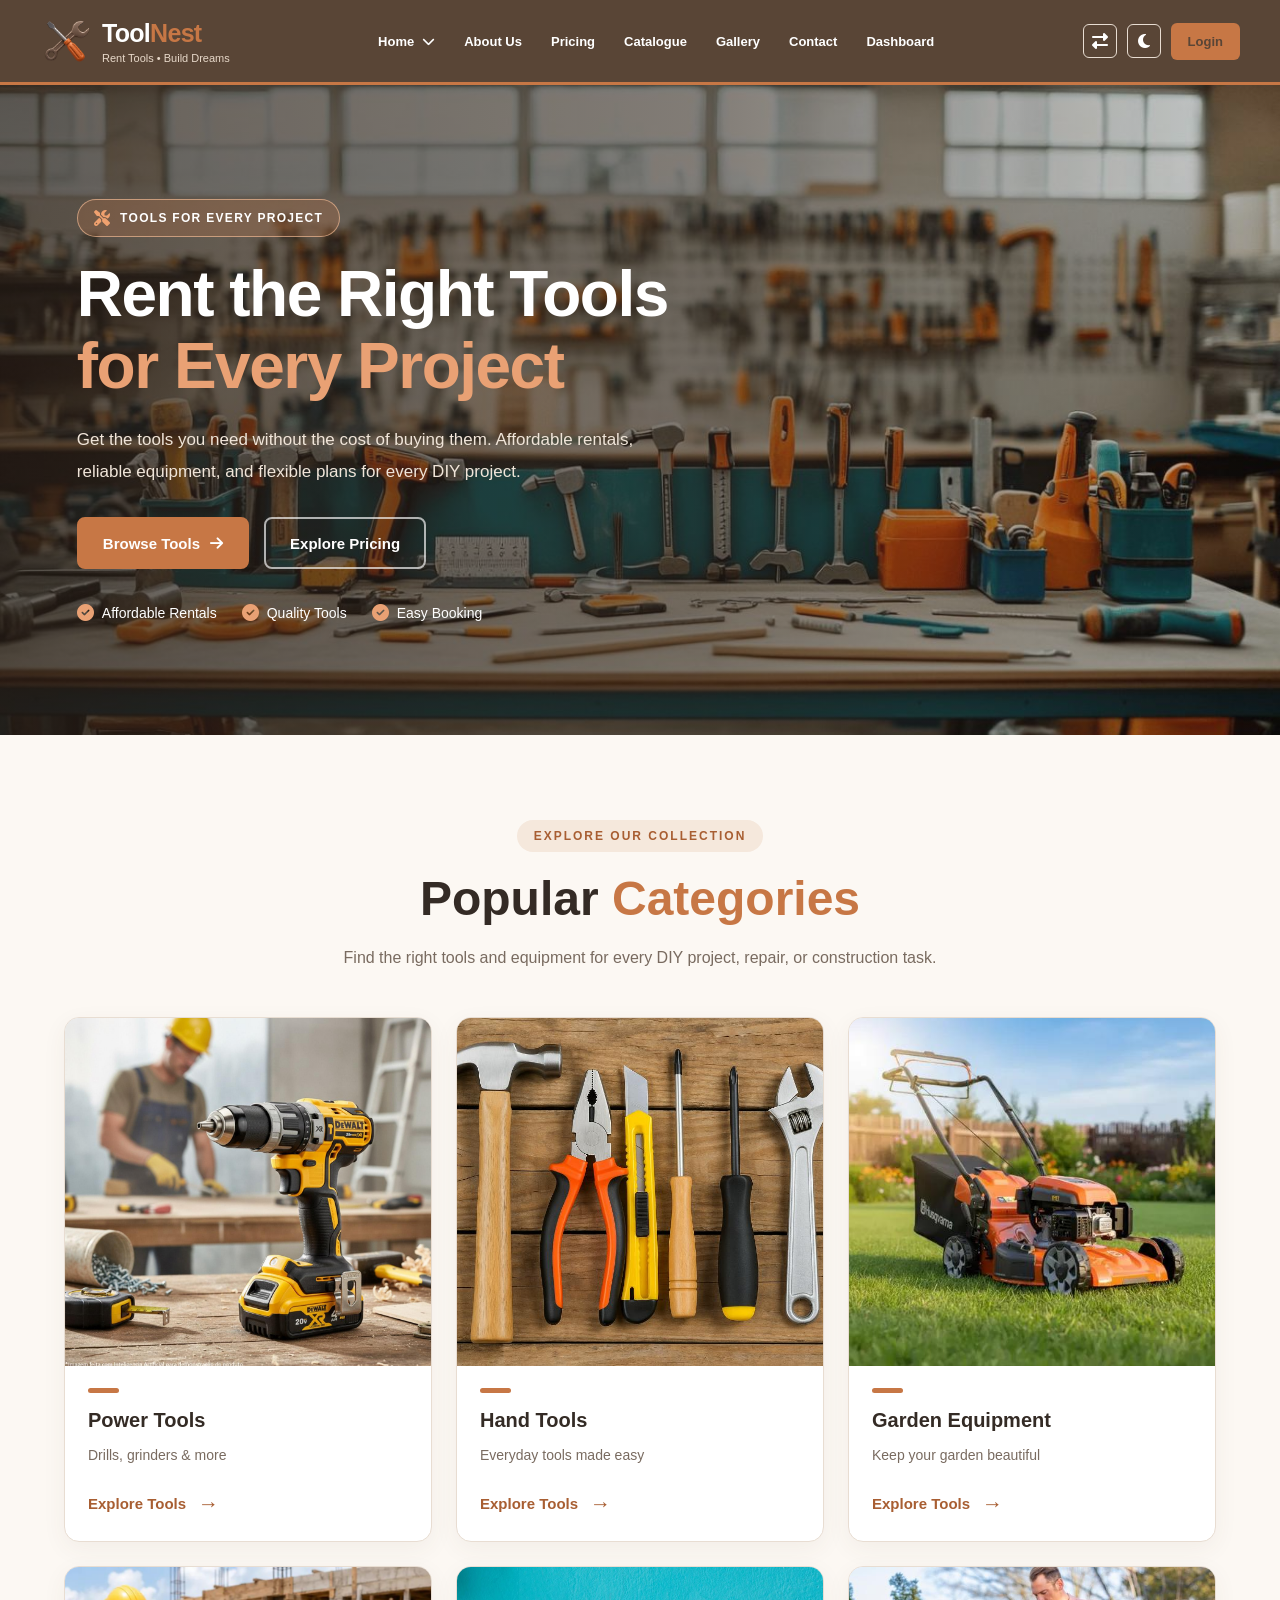
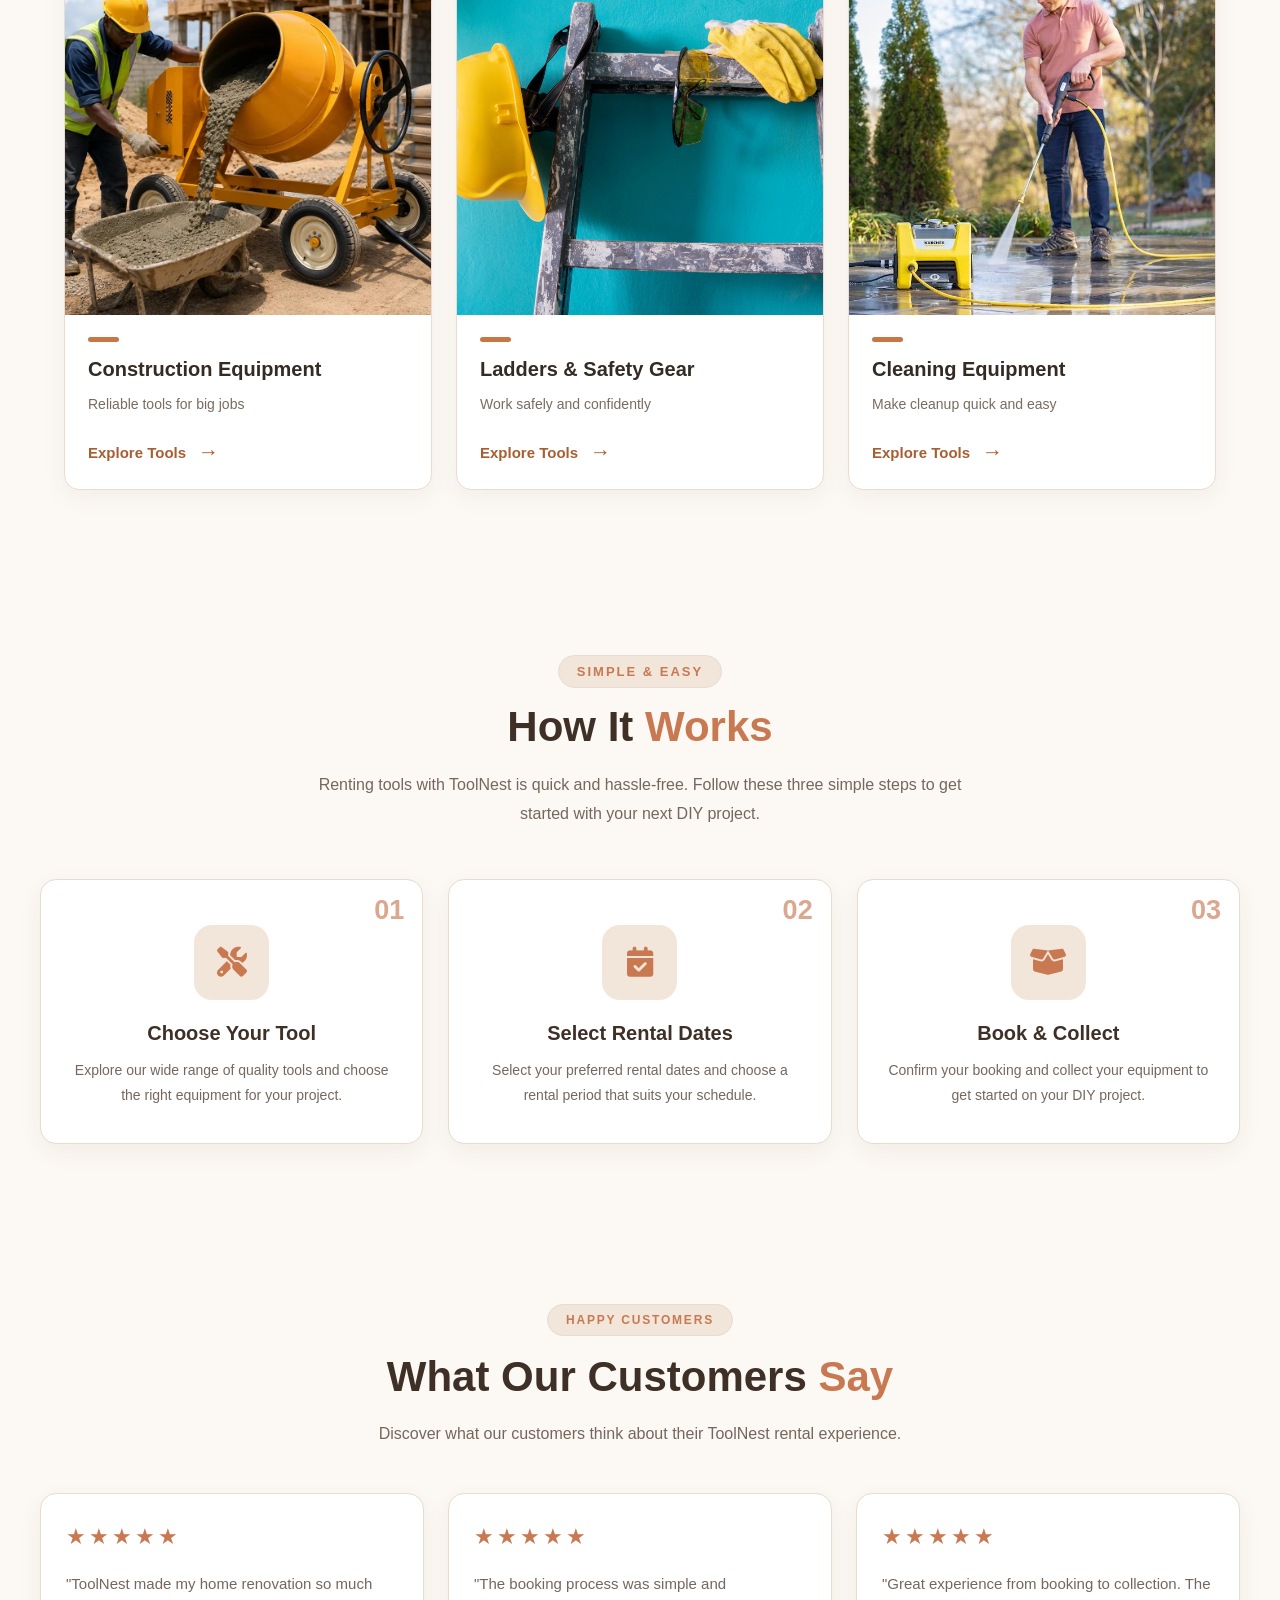
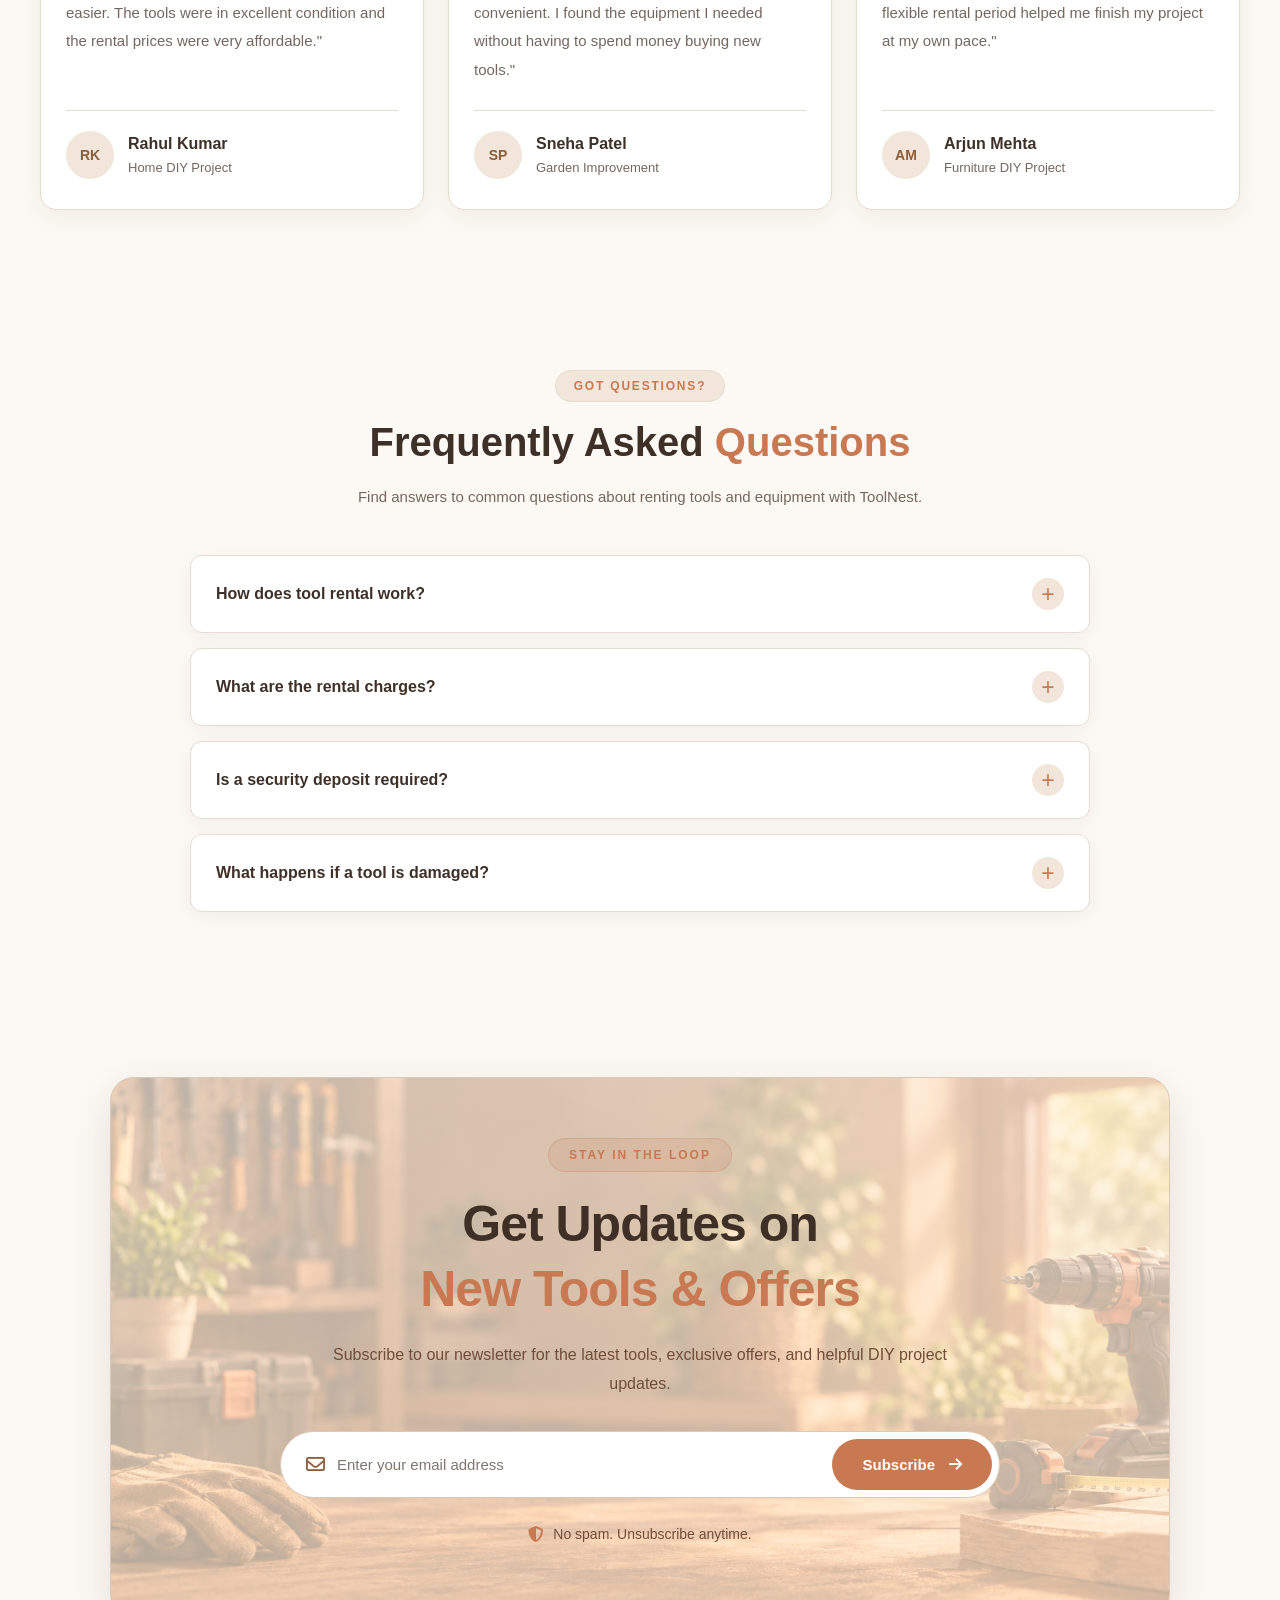
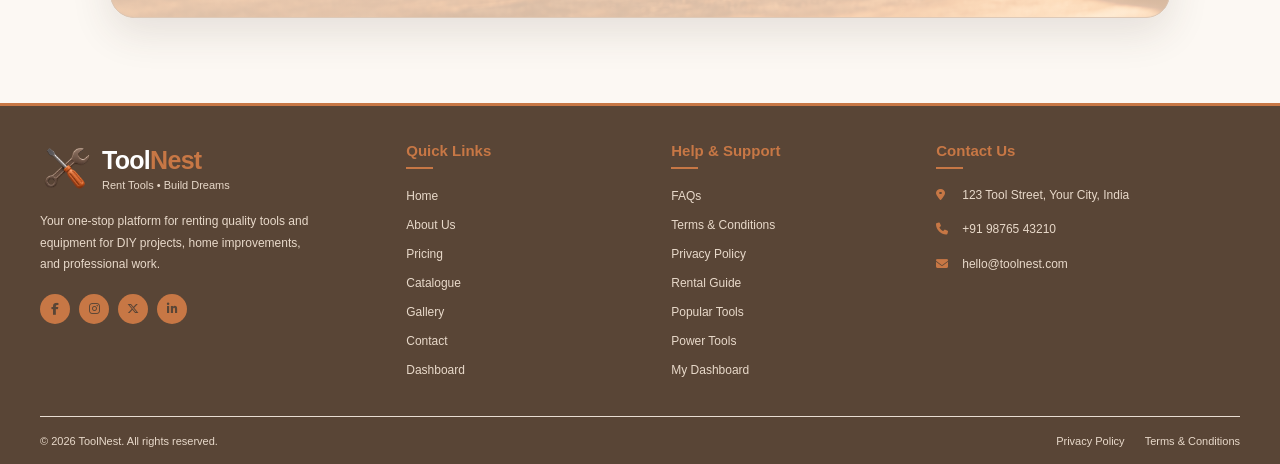
==== index.html @ f37717c5 "first commit" ====
<!DOCTYPE html>
<html lang="en">
<head>
<meta charset="UTF-8">
<meta name="viewport" content="width=device-width, initial-scale=1.0">
<title>ToolNest | Tool & Equipment Rental</title>

<link rel="stylesheet"
 href="https://cdnjs.cloudflare.com/ajax/libs/font-awesome/6.7.2/css/all.min.css">
 <link rel="preconnect" href="https://fonts.googleapis.com">
 <link rel="icon" type="image/png" href="images/logo.png">
    <link rel="preconnect" href="https://fonts.gstatic.com" crossorigin>
    <link href="https://fonts.googleapis.com/css2?family=Poppins:wght@400;500;600;700&display=swap" rel="stylesheet">
 <link rel="stylesheet" href="index.css">
</head>

<body>

<header class="site-header">
    <nav class="navbar container">

        <a href="#" class="logo">
            <img src="images/logo.png"
                 alt="ToolNest Logo"
                 class="logo-image">

            <div>
                <div class="brand-name">Tool<span>Nest</span></div>
                <div class="tagline">Rent Tools • Build Dreams</div>
            </div>
        </a>

        <div class="nav-menu" id="navMenu">
            <ul class="nav-links">

                <li class="nav-item dropdown">
                    <button class="dropdown-toggle"
                            id="homeDropdown"
                            aria-expanded="false"
                            type="button">
                        Home <i class="fa-solid fa-chevron-down"></i>
                    </button>

                    <ul class="dropdown-menu" id="homeDropdownMenu">
                        <li><a href="index.html">Home 1</a></li>
                        <li><a href="home2.html">Home 2</a></li>
                    </ul>
                </li>

                <li class="nav-item"><a href="about.html">About Us</a></li>
                <li class="nav-item"><a href="pricing.html">Pricing</a></li>
                <li class="nav-item"><a href="catalogue.html">Catalogue</a></li>
                <li class="nav-item"><a href="gallery.html">Gallery</a></li>
                <li class="nav-item"><a href="contact.html">Contact</a></li>
                <li class="nav-item"><a href="dashboard.html">Dashboard</a></li>

            </ul>
        </div>

        <div class="nav-actions">

            <button class="icon-btn" id="rtlToggle"
                    title="Toggle RTL" aria-label="Toggle RTL">
                <i class="fa-solid fa-right-left"></i>
            </button>

            <button class="icon-btn" id="themeToggle"
                    title="Toggle theme" aria-label="Toggle theme">
                <i class="fa-solid fa-moon" id="themeIcon"></i>
            </button>

            <a href="login.html" class="login-btn">
                <span>Login</span>
            </a>

        </div>

        <button class="mobile-menu-btn" id="mobileMenuBtn"
                aria-label="Toggle navigation" aria-expanded="false">
            <i class="fa-solid fa-bars"></i>
        </button>

    </nav>
</header>


<!-- HERO / BANNER SECTION -->
<section class="hero-section" id="home">
    <div class="hero-overlay"></div>

    <div class="hero-container">
        <div class="hero-content">

            <span class="hero-tag">
                <i class="fa-solid fa-screwdriver-wrench"></i>
                TOOLS FOR EVERY PROJECT
            </span>

            <h1>
                Rent the Right Tools
                <span>for Every Project</span>
            </h1>

            <p class="hero-description">
                Get the tools you need without the cost of buying them.
                Affordable rentals, reliable equipment, and flexible
                plans for every DIY project.
            </p>

            <div class="hero-buttons">
                <a href="tools.html" class="btn btn-primary">
                    Browse Tools
                    <i class="fa-solid fa-arrow-right"></i>
                </a>

                <a href="#pricing" class="btn btn-outline">
                    Explore Pricing
                </a>
            </div>

            <div class="hero-features">
                <span>
                    <i class="fa-solid fa-circle-check"></i>
                    Affordable Rentals
                </span>

                <span>
                    <i class="fa-solid fa-circle-check"></i>
                    Quality Tools
                </span>

                <span>
                    <i class="fa-solid fa-circle-check"></i>
                    Easy Booking
                </span>
            </div>

        </div>
    </div>
</section>

<!-- POPULAR CATEGORIES SECTION -->
<section class="categories-section" id="categories">
    <div class="categories-container">

        <!-- Section Heading -->
        <div class="categories-header">
            <span class="section-tag">
                EXPLORE OUR COLLECTION
            </span>

            <h2>
                Popular <span>Categories</span>
            </h2>

            <p>
                Find the right tools and equipment for every DIY
                project, repair, or construction task.
            </p>
        </div>

        <!-- Category Cards -->
        <div class="categories-grid">

            <!-- Card 1 -->
            <a href="tools.html?category=power-tools"
               class="category-card">
                <div class="category-image">
                    <img src="images/powertools.jpg"
                         alt="Power tools and cordless drill"
                         loading="lazy">
                </div>

                <div class="category-content">
                    <span class="category-accent"></span>
                    <h3>Power Tools</h3>
                    <p>Drills, grinders &amp; more</p>

                    <span class="category-link">
                        Explore Tools
                        <span>→</span>
                    </span>
                </div>
            </a>

            <!-- Card 2 -->
            <a href="tools.html?category=hand-tools"
               class="category-card">
                <div class="category-image">
                    <img src="images/handtools.jpg"
                         alt="Hammer, pliers and hand tools"
                         loading="lazy">
                </div>

                <div class="category-content">
                    <span class="category-accent"></span>
                    <h3>Hand Tools</h3>
                    <p>Everyday tools made easy</p>

                    <span class="category-link">
                        Explore Tools
                        <span>→</span>
                    </span>
                </div>
            </a>

            <!-- Card 3 -->
            <a href="tools.html?category=garden"
               class="category-card">
                <div class="category-image">
                    <img src="images/garden.jpg"
                         alt="Lawn mower and garden equipment"
                         loading="lazy">
                </div>

                <div class="category-content">
                    <span class="category-accent"></span>
                    <h3>Garden Equipment</h3>
                    <p>Keep your garden beautiful</p>

                    <span class="category-link">
                        Explore Tools
                        <span>→</span>
                    </span>
                </div>
            </a>

            <!-- Card 4 -->
            <a href="tools.html?category=construction"
               class="category-card">
                <div class="category-image">
                    <img src="images/construction.jpg"
                         alt="Construction equipment at a worksite"
                         loading="lazy">
                </div>

                <div class="category-content">
                    <span class="category-accent"></span>
                    <h3>Construction Equipment</h3>
                    <p>Reliable tools for big jobs</p>

                    <span class="category-link">
                        Explore Tools
                        <span>→</span>
                    </span>
                </div>
            </a>

            <!-- Card 5 -->
            <a href="tools.html?category=safety"
               class="category-card">
                <div class="category-image">
                    <img src="images/ladders.jpg"
                         alt="Ladder, safety helmet and protective gear"
                         loading="lazy">
                </div>

                <div class="category-content">
                    <span class="category-accent"></span>
                    <h3>Ladders &amp; Safety Gear</h3>
                    <p>Work safely and confidently</p>

                    <span class="category-link">
                        Explore Tools
                        <span>→</span>
                    </span>
                </div>
            </a>

            <!-- Card 6 -->
            <a href="tools.html?category=cleaning"
               class="category-card">
                <div class="category-image">
                    <img src="images/cleaning.jpg"
                         alt="Pressure washer and cleaning equipment"
                         loading="lazy">
                </div>

                <div class="category-content">
                    <span class="category-accent"></span>
                    <h3>Cleaning Equipment</h3>
                    <p>Make cleanup quick and easy</p>

                    <span class="category-link">
                        Explore Tools
                        <span>→</span>
                    </span>
                </div>
            </a>

        </div>
    </div>
</section>


<!-- HOW IT WORKS SECTION -->
<section class="how-section" id="how-it-works">
    <div class="how-container">

        <div class="how-heading">
            <span class="how-subtitle">SIMPLE & EASY</span>

            <h2>How It <span>Works</span></h2>

            <p>
                Renting tools with ToolNest is quick and hassle-free.
                Follow these three simple steps to get started with
                your next DIY project.
            </p>
        </div>

        <div class="how-grid">

            <!-- STEP 1 -->
            <div class="how-card">
                <div class="how-number">01</div>

                <div class="how-icon">
                    <i class="fa-solid fa-screwdriver-wrench"></i>
                </div>

                <h3>Choose Your Tool</h3>

                <p>
                    Explore our wide range of quality tools and
                    choose the right equipment for your project.
                </p>
            </div>

            <!-- STEP 2 -->
            <div class="how-card">
                <div class="how-number">02</div>

                <div class="how-icon">
                    <i class="fa-solid fa-calendar-check"></i>
                </div>

                <h3>Select Rental Dates</h3>

                <p>
                    Select your preferred rental dates and choose
                    a rental period that suits your schedule.
                </p>
            </div>

            <!-- STEP 3 -->
            <div class="how-card">
                <div class="how-number">03</div>

                <div class="how-icon">
                    <i class="fa-solid fa-box-open"></i>
                </div>

                <h3>Book & Collect</h3>

                <p>
                    Confirm your booking and collect your equipment
                    to get started on your DIY project.
                </p>
            </div>

        </div>
    </div>
</section>

<!-- CUSTOMER REVIEWS SECTION -->
<section class="reviews-section" id="reviews">
    <div class="reviews-container">

        <!-- Section Heading -->
        <div class="reviews-heading">
            <span class="reviews-subtitle">HAPPY CUSTOMERS</span>

            <h2>What Our Customers <span>Say</span></h2>

            <p>
                Discover what our customers think about their
                ToolNest rental experience.
            </p>
        </div>

        <!-- Reviews Grid -->
        <div class="reviews-grid">

            <!-- Review 1 -->
            <div class="review-card">
                <div class="review-stars" aria-label="5 out of 5 stars">
                    ★★★★★
                </div>

                <p class="review-text">
                    "ToolNest made my home renovation so much easier.
                    The tools were in excellent condition and the
                    rental prices were very affordable."
                </p>

                <div class="review-customer">
                    <div class="customer-avatar">RK</div>
                    <div>
                        <h3>Rahul Kumar</h3>
                        <span>Home DIY Project</span>
                    </div>
                </div>
            </div>

            <!-- Review 2 -->
            <div class="review-card">
                <div class="review-stars" aria-label="5 out of 5 stars">
                    ★★★★★
                </div>

                <p class="review-text">
                    "The booking process was simple and convenient.
                    I found the equipment I needed without having
                    to spend money buying new tools."
                </p>

                <div class="review-customer">
                    <div class="customer-avatar">SP</div>
                    <div>
                        <h3>Sneha Patel</h3>
                        <span>Garden Improvement</span>
                    </div>
                </div>
            </div>

            <!-- Review 3 -->
            <div class="review-card">
                <div class="review-stars" aria-label="5 out of 5 stars">
                    ★★★★★
                </div>

                <p class="review-text">
                    "Great experience from booking to collection.
                    The flexible rental period helped me finish
                    my project at my own pace."
                </p>

                <div class="review-customer">
                    <div class="customer-avatar">AM</div>
                    <div>
                        <h3>Arjun Mehta</h3>
                        <span>Furniture DIY Project</span>
                    </div>
                </div>
            </div>

        </div>
    </div>
</section>

<!-- FAQ SECTION -->
<section class="faq-section" id="faq">
    <div class="faq-container">

        <div class="faq-heading">
            <span class="faq-subtitle">GOT QUESTIONS?</span>

            <h2>Frequently Asked <span>Questions</span></h2>

            <p>
                Find answers to common questions about renting
                tools and equipment with ToolNest.
            </p>
        </div>

        <div class="faq-list">

            <!-- FAQ 1 -->
            <div class="faq-item">
                <button class="faq-question"
                        aria-expanded="false">
                    <span>How does tool rental work?</span>
                    <span class="faq-icon" aria-hidden="true">+</span>
                </button>

                <div class="faq-answer">
                    <div class="faq-answer-inner">
                        <p>
                            Browse our tools, select the equipment you
                            need, choose your rental dates, and confirm
                            your booking. Collect your equipment as
                            instructed and return it at the end of
                            your rental period.
                        </p>
                    </div>
                </div>
            </div>

            <!-- FAQ 2 -->
            <div class="faq-item">
                <button class="faq-question"
                        aria-expanded="false">
                    <span>What are the rental charges?</span>
                    <span class="faq-icon" aria-hidden="true">+</span>
                </button>

                <div class="faq-answer">
                    <div class="faq-answer-inner">
                        <p>
                            Rental charges depend on the tool, rental
                            duration, and applicable fees. You can check
                            the daily rental price on the tool details
                            page before confirming your booking.
                        </p>
                    </div>
                </div>
            </div>

            <!-- FAQ 3 -->
            <div class="faq-item">
                <button class="faq-question"
                        aria-expanded="false">
                    <span>Is a security deposit required?</span>
                    <span class="faq-icon" aria-hidden="true">+</span>
                </button>

                <div class="faq-answer">
                    <div class="faq-answer-inner">
                        <p>
                            A security deposit may be required for
                            certain tools. The deposit amount and
                            applicable conditions will be shown before
                            you confirm your rental booking.
                        </p>
                    </div>
                </div>
            </div>

            <!-- FAQ 4 -->
            <div class="faq-item">
                <button class="faq-question"
                        aria-expanded="false">
                    <span>What happens if a tool is damaged?</span>
                    <span class="faq-icon" aria-hidden="true">+</span>
                </button>

                <div class="faq-answer">
                    <div class="faq-answer-inner">
                        <p>
                            Please report any damage to our support
                            team as soon as possible. Repair costs or
                            other charges may apply depending on the
                            damage and the rental agreement.
                        </p>
                    </div>
                </div>
            </div>

        </div>
    </div>
</section>


<!-- NEWSLETTER / CTA SECTION -->
<section class="newsletter-section" id="newsletter">

    <div class="newsletter-overlay"></div>

    <div class="newsletter-container">

        <div class="newsletter-content">

            <span class="newsletter-badge">
                STAY IN THE LOOP
            </span>

            <h2>
                Get Updates on
                <span>New Tools & Offers</span>
            </h2>

            <p class="newsletter-description">
                Subscribe to our newsletter for the latest tools,
                exclusive offers, and helpful DIY project updates.
            </p>

            <form class="newsletter-form" id="newsletterForm">

                <div class="newsletter-input-wrapper">
                    <i class="fa-regular fa-envelope"></i>

                    <input
                        type="email"
                        id="newsletterEmail"
                        placeholder="Enter your email address"
                        aria-label="Email address"
                        required
                    >
                </div>

                <button type="submit" class="newsletter-btn">
                    Subscribe
                    <i class="fa-solid fa-arrow-right"></i>
                </button>

            </form>

            <p class="newsletter-note">
                <i class="fa-solid fa-shield-halved"></i>
                No spam. Unsubscribe anytime.
            </p>

            <p
                class="newsletter-message"
                id="newsletterMessage"
                aria-live="polite"
            ></p>

        </div>

    </div>

</section>
<footer class="site-footer">
    <div class="container">

        <div class="footer-grid">

            <div class="footer-brand">
                <a href="#" class="logo footer-logo">
                    <img src="images/logo.png"
                         alt="ToolNest Logo"
                         class="logo-image">

                    <div>
                        <div class="brand-name">Tool<span>Nest</span></div>
                        <div class="tagline">Rent Tools • Build Dreams</div>
                    </div>
                </a>

                <p>
                    Your one-stop platform for renting quality tools
                    and equipment for DIY projects, home improvements,
                    and professional work.
                </p>

                <div class="social-links">
                    <a href="#" aria-label="Facebook">
                        <i class="fa-brands fa-facebook-f"></i>
                    </a>
                    <a href="#" aria-label="Instagram">
                        <i class="fa-brands fa-instagram"></i>
                    </a>
                    <a href="#" aria-label="X">
                        <i class="fa-brands fa-x-twitter"></i>
                    </a>
                    <a href="#" aria-label="LinkedIn">
                        <i class="fa-brands fa-linkedin-in"></i>
                    </a>
                </div>
            </div>

            <div class="footer-column">
                <h3>Quick Links</h3>
                <ul>
                    <li><a href="#">Home</a></li>
                    <li><a href="#">About Us</a></li>
                    <li><a href="#">Pricing</a></li>
                    <li><a href="#">Catalogue</a></li>
                    <li><a href="#">Gallery</a></li>
                    <li><a href="#">Contact</a></li>
                    <li><a href="#">Dashboard</a></li>
                </ul>
            </div>

            <div class="footer-column">
                <h3>Help & Support</h3>
                <ul>
                    <li><a href="#">FAQs</a></li>
                    <li><a href="#">Terms & Conditions</a></li>
                    <li><a href="#">Privacy Policy</a></li>
                    <li><a href="#">Rental Guide</a></li>
                    <li><a href="#">Popular Tools</a></li>
                    <li><a href="#">Power Tools</a></li>
                    <li><a href="#">My Dashboard</a></li>
                </ul>
            </div>

            <div class="footer-column footer-contact">
                <h3>Contact Us</h3>

                <p>
                    <i class="fa-solid fa-location-dot"></i>
                    <span>123 Tool Street, Your City, India</span>
                </p>

                <p>
                    <i class="fa-solid fa-phone"></i>
                    <span>+91 98765 43210</span>
                </p>

                <p>
                    <i class="fa-solid fa-envelope"></i>
                    <span>hello@toolnest.com</span>
                </p>
            </div>

        </div>

        <div class="footer-bottom">
            <p>© 2026 ToolNest. All rights reserved.</p>

            <div class="footer-bottom-links">
                <a href="#">Privacy Policy</a>
                <a href="#">Terms & Conditions</a>
            </div>
        </div>

    </div>
</footer>
<script src="script.js"></script>

</body>
</html>
---- index.css ----
:root {
    /* Earth Brown & Terracotta — Tool & Equipment Rental */
    --primary: #594536;
    --primary-dark: #463528;
    --primary-light: #F0E5D9;

    --secondary: #C77745;
    --secondary-dark: #A85E32;
    --secondary-light: #F5E8DC;

    --background: #FCF8F3;
    --surface: #FFFFFF;
    --surface-muted: #F6EEE6;

    --heading: #342B25;
    --body-text: #796B60;
    --white: #FFFFFF;
    --text: #FFFFFF;
    --border: #E8DDD2;

    /* Compatibility aliases for existing selectors */
    --navy: var(--primary);
    --navy-light: var(--primary-dark);
    --yellow: var(--secondary);
}

* {
    margin: 0;
    padding: 0;
    box-sizing: border-box;
}

body {
    font-family: Arial, Helvetica, sans-serif;
    background: var(--background);
    color: var(--body-text);
    transition: .25s;
}

a {
    text-decoration: none;
    color: inherit;
}

button {
    font: inherit;
    cursor: pointer;
}

.container {
    width: min(1200px, 94%);
    margin: auto;
}

/* ============== HEADER ============== */


.site-header {
    background: var(--navy);
    color: var(--text);
    border-bottom: 3px solid var(--yellow);

    position: sticky;
    top: 0;
    z-index: 1000;
    width: 100%;
}

.navbar {
    min-height: 82px;
    display: flex;
    align-items: center;
    justify-content: space-between;
    gap: 22px;
}

/* Brand */

.logo {
    display: flex;
    align-items: center;
    gap: 10px;
    flex-shrink: 0;
}

.logo-image {
    width: 52px;
    height: 52px;
    object-fit: contain;
}

.brand-name {
    font-size: 25px;
    font-weight: 800;
    letter-spacing: -.7px;
    white-space: nowrap;
}

.brand-name span {
    color: var(--yellow);
}

.tagline {
    font-size: 11px;
    margin-top: 4px;
    color: #F0E5D9;
    white-space: nowrap;
}

/* Navigation */

.nav-menu {
    display: flex;
    align-items: center;
}

.nav-links {
    display: flex;
    align-items: center;
    gap: 5px;
    list-style: none;
}

.nav-item {
    position: relative;
}

.nav-item > a,
.dropdown-toggle {
    display: flex;
    align-items: center;
    gap: 8px;
    padding: 11px 12px;
    border: 0;
    border-radius: 6px;
    color: var(--text);
    background: transparent;
    font-size: 13px;
    font-weight: 600;
    white-space: nowrap;
    transition: .2s;
}

.nav-item > a:hover,
.dropdown-toggle:hover,
.dropdown-toggle[aria-expanded="true"] {
    background: var(--yellow);
    color: var(--navy);
}

.dropdown-menu {
    display: none;
    position: absolute;
    top: calc(100% + 9px);
    left: 0;
    min-width: 155px;
    padding: 7px;
    background: var(--navy-light);
    border: 1px solid var(--border);
    border-radius: 8px;
    list-style: none;
    box-shadow: 0 10px 25px #0003;
}

.dropdown-menu.show {
    display: block;
}

.dropdown-menu a {
    display: block;
    padding: 10px 12px;
    font-size: 13px;
    border-radius: 5px;
}

.dropdown-menu a:hover {
    background: var(--yellow);
    color: var(--navy);
}

/* Right actions */

.nav-actions {
    display: flex;
    align-items: center;
    gap: 10px;
    flex-shrink: 0;
}

.icon-btn {
    width: 34px;
    height: 34px;
    display: grid;
    place-items: center;
    color: var(--text);
    background: transparent;
    border: 1px solid var(--border);
    border-radius: 6px;
}

.icon-btn:hover {
    background: var(--yellow);
    color: var(--navy);
}

.login-btn {
    display: flex;
    align-items: center;
    gap: 8px;
    padding: 11px 17px;
    border-radius: 6px;
    background: var(--yellow);
    color: var(--navy);
    font-size: 13px;
    font-weight: 700;
    white-space: nowrap;
}

.login-btn:hover {
    background: var(--secondary-dark);
}

.mobile-menu-btn {
    display: none;
    width: 36px;
    height: 36px;
    border: 1px solid var(--border);
    border-radius: 6px;
    background: transparent;
    color: white;
}

/* ============== MAIN CONTENT ============== */

.demo-section {
    min-height: 320px;
    padding: 65px 0;
    display: flex;
    align-items: center;
    background: var(--background);
}

.section-label {
    display: inline-block;
    padding: 7px 12px;
    margin-bottom: 16px;
    border-radius: 30px;
    color: #6F4E3A;
    background: var(--secondary-light);
    font-size: 12px;
    font-weight: 700;
}

.demo-section h1 {
    max-width: 620px;
    margin-bottom: 15px;
    color: var(--navy);
    font-size: clamp(30px, 4vw, 44px);
    line-height: 1.15;
}

.demo-section h1 span {
    display: block;
    color: var(--secondary-dark);
}

.demo-section p {
    max-width: 550px;
    color: var(--body-text);
    font-size: 14px;
    line-height: 1.8;
}

.hero-buttons {
    display: flex;
    gap: 12px;
    margin-top: 22px;
}

.primary-btn,
.secondary-btn {
    display: inline-flex;
    align-items: center;
    gap: 9px;
    padding: 12px 17px;
    border-radius: 6px;
    font-size: 13px;
    font-weight: 700;
}

.primary-btn {
    background: var(--yellow);
    color: var(--navy);
}

.secondary-btn {
    border: 1px solid var(--navy);
    color: var(--navy);
}

/* ============== FOOTER ============== */

.site-footer {
    background: var(--navy);
    color: var(--text);
    border-top: 3px solid var(--yellow);
}

.footer-grid {
    display: grid;
    grid-template-columns: 1.45fr 1fr 1fr 1.35fr;
    gap: 40px;
    padding: 36px 0 27px;
}

.footer-logo {
    margin-bottom: 17px;
}

.footer-brand p {
    max-width: 280px;
    margin-bottom: 18px;
    color: #E8D9CA;
    font-size: 12px;
    line-height: 1.8;
}

.footer-column h3 {
    margin-bottom: 17px;
    color: var(--yellow);
    font-size: 15px;
}

.footer-column h3::after {
    content: "";
    display: block;
    width: 27px;
    height: 2px;
    margin-top: 8px;
    background: var(--yellow);
}

.footer-column ul {
    list-style: none;
}

.footer-column li {
    margin-bottom: 11px;
}

.footer-column li a {
    color: #F0E5D9;
    font-size: 12px;
    transition: .2s;
}

.footer-column li a:hover {
    color: var(--yellow);
    padding-left: 3px;
}

.social-links {
    display: flex;
    gap: 9px;
}

.social-links a {
    width: 30px;
    height: 30px;
    display: grid;
    place-items: center;
    border-radius: 50%;
    background: var(--yellow);
    color: var(--navy);
    font-size: 12px;
    transition: .2s;
}

.social-links a:hover {
    background: white;
    transform: translateY(-2px);
}

.footer-contact p {
    display: flex;
    align-items: flex-start;
    gap: 11px;
    margin-bottom: 15px;
    color: #F0E5D9;
    font-size: 12px;
    line-height: 1.6;
    overflow-wrap: anywhere;
}

.footer-contact i {
    width: 15px;
    margin-top: 3px;
    color: var(--yellow);
}

.footer-bottom {
    min-height: 48px;
    display: flex;
    justify-content: space-between;
    align-items: center;
    gap: 15px;
    border-top: 1px solid var(--border);
    font-size: 11px;
    color: #E8D9CA;
}

.footer-bottom-links {
    display: flex;
    flex-wrap: wrap;
    gap: 20px;
}

.footer-bottom-links a:hover {
    color: var(--yellow);
}

/* ============== LIGHT MODE ============== */

body.light-mode {
    --navy: var(--primary);
    --navy-light: var(--primary-dark);
    --yellow: var(--secondary);
    --text: var(--heading);
    --border: var(--border);
    --background: #FCF8F3;
    --surface: #FFFFFF;
}

body.light-mode .site-header,
body.light-mode .site-footer {
    color: #FFFFFF;
}

body.light-mode .tagline,
body.light-mode .footer-brand p,
body.light-mode .footer-column li a,
body.light-mode .footer-contact p,
body.light-mode .footer-bottom {
    color: #E8D9CA;
}

body.light-mode .icon-btn {
    color: #FFFFFF;
}

body.light-mode .mobile-menu-btn {
    color: #FFFFFF;
}

body.light-mode .dropdown-menu a {
    color: #FFFFFF;
}

/* ============== RESPONSIVE ============== */

@media (max-width: 1050px) {
    .navbar {
        gap: 12px;
    }

    .brand-name {
        font-size: 21px;
    }

    .logo-image {
        width: 45px;
        height: 45px;
    }

    .nav-links {
        gap: 0;
    }

    .nav-item > a,
    .dropdown-toggle {
        padding: 10px 8px;
        font-size: 12px;
    }

    .nav-actions {
        gap: 6px;
    }

    .footer-grid {
        gap: 24px;
    }
}

@media (max-width: 800px) {
    .navbar {
        min-height: 72px;
    }

    .mobile-menu-btn {
        display: grid;
        place-items: center;
        margin-left: auto;
    }

    .nav-menu {
        display: none;
        position: absolute;
        top: 100%;
        left: 0;
        width: 100%;
        padding: 12px 4%;
        background: var(--navy);
        border-bottom: 3px solid var(--yellow);
    }

    .nav-menu.open {
        display: block;
    }

    .nav-links {
        display: flex;
        flex-direction: column;
        align-items: stretch;
    }

    .nav-item > a,
    .dropdown-toggle {
        width: 100%;
        padding: 12px;
        justify-content: space-between;
        font-size: 14px;
    }

    .dropdown-menu {
        position: static;
        margin: 4px 0 8px;
        box-shadow: none;
    }

    .nav-actions {
        gap: 5px;
    }

    .login-btn {
        padding: 10px 12px;
    }

    .footer-grid {
        grid-template-columns: repeat(2, minmax(0, 1fr));
        gap: 30px;
    }
}

@media (max-width: 480px) {
    .container {
        width: 92%;
    }

    .logo {
        gap: 6px;
    }

    .logo-image {
        width: 38px;
        height: 38px;
    }

    .brand-name {
        font-size: 19px;
    }

    .tagline {
        font-size: 9px;
    }

    .nav-actions {
        gap: 4px;
    }

    .icon-btn {
        width: 30px;
        height: 30px;
        font-size: 12px;
    }

    .login-btn {
        padding: 9px;
        font-size: 12px;
    }

    .login-btn i {
        display: none;
    }

    .footer-grid {
        grid-template-columns: 1fr 1fr;
        gap: 24px 16px;
    }

    .footer-bottom {
        padding: 15px 0;
        flex-direction: column;
        align-items: flex-start;
    }

    .footer-bottom-links {
        gap: 13px;
    }

    .demo-section {
        padding: 45px 0;
    }
}



/* ================= HERO SECTION ================= */

.hero-section {
    --hero-text: #ffffff;
    --hero-muted: #F0E5D9;
    --hero-accent: var(--secondary);

    position: relative;
    isolation: isolate;
    display: flex;
    align-items: center;

    min-height: 620px;
    padding: 100px 6%;

    background-color: #463528;
    background-image: url("images/hero1.jpg");
    background-size: cover;
    background-position: center;
    background-repeat: no-repeat;

    overflow: hidden;
    color: var(--hero-text);
}

/* Navy overlay */

.hero-overlay {
    position: absolute;
    inset: 0;
    z-index: -1;

    background: linear-gradient(
        90deg,
        rgba(25, 57, 45, 0.96) 0%,
        rgba(36, 75, 60, 0.88) 45%,
        rgba(36, 75, 60, 0.40) 100%
    );
}

.hero-container {
    width: 100%;
    max-width: 1200px;
    margin: 0 auto;
}

.hero-content {
    max-width: 720px;
}

.hero-tag {
    display: inline-flex;
    align-items: center;
    gap: 10px;

    margin-bottom: 24px;
    padding: 10px 16px;

    border: 1px solid rgba(217, 154, 69, 0.55);
    border-radius: 50px;

    color: #DFA477;
    background: rgba(217, 154, 69, 0.12);

    font-size: 12px;
    font-weight: 700;
    letter-spacing: 1.5px;
}

.hero-content h1 {
    margin: 0 0 22px;

    color: var(--hero-text);
    font-size: clamp(38px, 5vw, 64px);
    font-weight: 800;
    line-height: 1.12;
    letter-spacing: -1.5px;
}

.hero-content h1 span {
    display: block;
    color: var(--hero-accent);
}

.hero-description {
    max-width: 590px;
    margin: 0 0 30px;

    color: var(--hero-muted);
    font-size: 17px;
    line-height: 1.8;
}

.hero-buttons {
    display: flex;
    flex-wrap: wrap;
    gap: 16px;
}

.hero-buttons .btn {
    display: inline-flex;
    align-items: center;
    justify-content: center;
    gap: 12px;

    min-height: 52px;
    padding: 14px 25px;

    border: 2px solid transparent;
    border-radius: 8px;

    font-size: 15px;
    font-weight: 700;
    text-decoration: none;

    transition:
        background 0.25s ease,
        color 0.25s ease,
        transform 0.25s ease;
}

.btn-primary {
    color: #342B25;
    background: #C77745;
}

.btn-primary:hover {
    background: #DFA477;
    transform: translateY(-2px);
}

.btn-outline {
    color: #ffffff;
    border-color: rgba(255, 255, 255, 0.65) !important;
    background: rgba(255, 255, 255, 0.05);
}

.btn-outline:hover {
    color: #342B25;
    background: #ffffff;
}

.hero-features {
    display: flex;
    flex-wrap: wrap;
    gap: 22px;

    margin-top: 32px;
}

.hero-features span {
    display: inline-flex;
    align-items: center;
    gap: 8px;

    color: #F0E5D9;
    font-size: 13px;
}

.hero-features i {
    color: #DFA477;
}

/* ================= DARK MODE ================= */

html[data-theme="dark"] .hero-section {
    --hero-text: #FCF8F3;
    --hero-muted: #E8D9CA;
}

/* ================= LIGHT MODE ================= */

html[data-theme="light"] .hero-section {
    --hero-text: #ffffff;
    --hero-muted: #F0E5D9;
}

/* ================= 1024px TABLET ================= */

@media (max-width: 1024px) {
    .hero-section {
        min-height: 560px;
        padding: 80px 5%;
        background-position: 60% center;
    }

    .hero-content {
        max-width: 650px;
    }

    .hero-content h1 {
        font-size: 52px;
    }

    .hero-description {
        max-width: 540px;
        font-size: 16px;
    }

    .hero-overlay {
        background: linear-gradient(
            90deg,
            rgba(25, 57, 45, 0.96),
            rgba(25, 57, 45, 0.82) 65%,
            rgba(36, 75, 60, 0.50)
        );
    }
}

/* ================= 768px TABLET ================= */

@media (max-width: 768px) {
    .hero-section {
        min-height: 540px;
        padding: 72px 6%;
        background-position: 65% center;
    }

    .hero-content {
        max-width: 570px;
    }

    .hero-tag {
        margin-bottom: 20px;
        font-size: 11px;
        letter-spacing: 1px;
    }

    .hero-content h1 {
        font-size: 44px;
        line-height: 1.15;
        letter-spacing: -1px;
    }

    .hero-description {
        font-size: 15px;
        line-height: 1.75;
    }

    .hero-features {
        gap: 14px 20px;
    }
}

/* ================= MOBILE ================= */

@media (max-width: 480px) {
    .hero-section {
        min-height: 570px;
        padding: 64px 22px;
        background-position: 62% center;
    }

    .hero-overlay {
        background: rgba(25, 57, 45, 0.88);
    }

    .hero-content h1 {
        font-size: 36px;
        line-height: 1.2;
    }

    .hero-description {
        font-size: 14px;
        line-height: 1.8;
    }

    .hero-buttons {
        flex-direction: column;
        align-items: stretch;
        gap: 12px;
    }

    .hero-buttons .btn {
        width: 100%;
        box-sizing: border-box;
    }

    .hero-features {
        flex-direction: column;
        gap: 12px;
        margin-top: 26px;
    }
}

/* Accessibility */

@media (prefers-reduced-motion: reduce) {
    .hero-buttons .btn {
        transition: none;
    }
}

/* ================= THEME TOKENS / DARK MODE ================= */
html[data-theme="light"], body.light-mode {
    color-scheme: light;
    --background: #FCF8F3;
    --surface: #FFFFFF;
    --surface-muted: #F6EEE6;
    --heading: #342B25;
    --body-text: #796B60;
    --border: #E8DDD2;
    --navy: var(--primary);
    --navy-light: var(--primary-dark);
    --yellow: var(--secondary);
}

html[data-theme="dark"] {
    color-scheme: dark;
    --primary: #D7B9A0;
    --primary-dark: #594536;
    --primary-light: #493629;
    --secondary: #DFA477;
    --secondary-dark: #C77745;
    --secondary-light: #493629;
    --background: #211A15;
    --surface: #342820;
    --surface-muted: #3B2E25;
    --heading: #F5EAE0;
    --body-text: #D0BFB0;
    --text: #FFFFFF;
    --border: #514237;
    --navy: #342820;
    --navy-light: #3B2E25;
    --yellow: var(--secondary);
}

html[data-theme="dark"] body {
    background: var(--background);
    color: var(--body-text);
}

html[data-theme="dark"] .demo-section {
    background: var(--surface-muted);
}

html[data-theme="dark"] .demo-section h1,
html[data-theme="dark"] .section-title {
    color: var(--heading);
}

html[data-theme="dark"] .demo-section p {
    color: var(--body-text);
}

html[data-theme="dark"] .section-label {
    color: #EBD0B8;
    background: #493629;
}

html[data-theme="dark"] .secondary-btn {
    color: var(--heading);
    border-color: var(--primary);
}

html[data-theme="dark"] .dropdown-menu {
    background: var(--surface);
    border-color: var(--border);
}

html[data-theme="dark"] .dropdown-menu a,
html[data-theme="dark"] body.light-mode .dropdown-menu a {
    color: var(--heading);
}

html[data-theme="dark"] .site-header,
html[data-theme="dark"] .site-footer,
html[data-theme="dark"] .nav-menu {
    background: #342820;
    color: #FFFFFF;
}

html[data-theme="dark"] .tagline,
html[data-theme="dark"] .footer-brand p,
html[data-theme="dark"] .footer-column li a,
html[data-theme="dark"] .footer-contact p,
html[data-theme="dark"] .footer-bottom {
    color: #E8D9CA;
}

html[data-theme="dark"] .tool-card,
html[data-theme="dark"] .card,
html[data-theme="dark"] .category-card {
    background: var(--surface);
    border-color: var(--border);
}

html[data-theme="dark"] input,
html[data-theme="dark"] select,
html[data-theme="dark"] textarea {
    color: var(--heading);
    background: var(--surface);
    border-color: var(--border);
}

html[data-theme="dark"] .hero-section {
    --hero-text: #FFFFFF;
    --hero-muted: #F0E5D9;
}

/* Keep the header/footer contrast correct when the legacy body class is used. */
body.light-mode .site-header,
body.light-mode .site-footer {
    color: #FFFFFF;
}
body.light-mode .tagline,
body.light-mode .footer-brand p,
body.light-mode .footer-column li a,
body.light-mode .footer-contact p,
body.light-mode .footer-bottom {
    color: #E8D9CA;
}
body.light-mode .icon-btn,
body.light-mode .mobile-menu-btn {
    color: #FFFFFF;
}
body.light-mode .dropdown-menu a {
    color: #FFFFFF;
}


/* =====================================================
   TOOLRENT THEME OVERRIDE — LIGHT / DARK MODE
   Works with html[data-theme="light|dark"] and body classes.
   Keep this block at the VERY END of the CSS file.
   ===================================================== */

html[data-theme="light"],
body.light-mode {
    color-scheme: light;
    --primary: #594536;
    --primary-dark: #463528;
    --primary-light: #F0E5D9;
    --secondary: #C77745;
    --secondary-dark: #A85E32;
    --secondary-light: #F5E8DC;
    --background: #FCF8F3;
    --surface: #FFFFFF;
    --surface-muted: #F6EEE6;
    --heading: #342B25;
    --body-text: #796B60;
    --text: #FFFFFF;
    --border: #E8DDD2;
    --navy: var(--primary);
    --navy-light: var(--primary-dark);
    --yellow: var(--secondary);
}

html[data-theme="dark"],
body.dark-mode {
    color-scheme: dark;
    --primary: #E0B99C;
    --primary-dark: #594536;
    --primary-light: #493629;
    --secondary: #E0A078;
    --secondary-dark: #C77745;
    --secondary-light: #493629;
    --background: #211A15;
    --surface: #30251E;
    --surface-muted: #3A2D24;
    --heading: #F7EDE5;
    --body-text: #D1BFB0;
    --text: #FFFFFF;
    --border: #514237;
    --navy: #30251E;
    --navy-light: #3A2D24;
    --yellow: var(--secondary);
}

html,
body {
    min-height: 100%;
}

body {
    background-color: var(--background);
    color: var(--body-text);
    transition: background-color .25s ease, color .25s ease;
}

/* General content backgrounds */
html[data-theme="light"] body,
body.light-mode {
    background-color: #FCF8F3;
    color: #796B60;
}

html[data-theme="dark"] body,
body.dark-mode {
    background-color: #211A15;
    color: #D1BFB0;
}

html[data-theme="dark"] main,
html[data-theme="dark"] .demo-section,
html[data-theme="dark"] section:not(.hero-section),
html[data-theme="dark"] .section,
html[data-theme="dark"] .categories-section,
html[data-theme="dark"] .tools-section,
html[data-theme="dark"] .pricing-section,
html[data-theme="dark"] .features-section,
html[data-theme="dark"] .reviews-section,
html[data-theme="dark"] .faq-section,
html[data-theme="dark"] .contact-section,
body.dark-mode main,
body.dark-mode .demo-section,
body.dark-mode section:not(.hero-section),
body.dark-mode .section,
body.dark-mode .categories-section,
body.dark-mode .tools-section,
body.dark-mode .pricing-section,
body.dark-mode .features-section,
body.dark-mode .reviews-section,
body.dark-mode .faq-section,
body.dark-mode .contact-section {
    background-color: var(--surface-muted);
    color: var(--body-text);
}

html[data-theme="light"] main,
html[data-theme="light"] .demo-section,
html[data-theme="light"] section:not(.hero-section),
body.light-mode main,
body.light-mode .demo-section,
body.light-mode section:not(.hero-section) {
    background-color: var(--background);
    color: var(--body-text);
}

/* Shared cards and panels */
html[data-theme="dark"] .tool-card,
html[data-theme="dark"] .card,
html[data-theme="dark"] .category-card,
html[data-theme="dark"] .product-card,
html[data-theme="dark"] .feature-card,
html[data-theme="dark"] .pricing-card,
html[data-theme="dark"] .review-card,
html[data-theme="dark"] .faq-item,
html[data-theme="dark"] .contact-form,
html[data-theme="dark"] .form-container,
body.dark-mode .tool-card,
body.dark-mode .card,
body.dark-mode .category-card,
body.dark-mode .product-card,
body.dark-mode .feature-card,
body.dark-mode .pricing-card,
body.dark-mode .review-card,
body.dark-mode .faq-item,
body.dark-mode .contact-form,
body.dark-mode .form-container {
    background-color: var(--surface);
    color: var(--body-text);
    border-color: var(--border);
}

html[data-theme="dark"] h1,
html[data-theme="dark"] h2,
html[data-theme="dark"] h3,
html[data-theme="dark"] h4,
html[data-theme="dark"] .section-title,
body.dark-mode h1,
body.dark-mode h2,
body.dark-mode h3,
body.dark-mode h4,
body.dark-mode .section-title {
    color: var(--heading);
}

html[data-theme="dark"] p,
html[data-theme="dark"] label,
html[data-theme="dark"] .demo-section p,
body.dark-mode p,
body.dark-mode label,
body.dark-mode .demo-section p {
    color: var(--body-text);
}

html[data-theme="dark"] input,
html[data-theme="dark"] select,
html[data-theme="dark"] textarea,
body.dark-mode input,
body.dark-mode select,
body.dark-mode textarea {
    color: var(--heading);
    background-color: var(--surface);
    border-color: var(--border);
}

/* Header, dropdown and footer retain strong contrast */
.site-header,
.site-footer {
    background-color: var(--navy);
    color: #FFFFFF;
}

html[data-theme="dark"] .site-header,
html[data-theme="dark"] .site-footer,
html[data-theme="dark"] .nav-menu,
body.dark-mode .site-header,
body.dark-mode .site-footer,
body.dark-mode .nav-menu {
    background-color: #30251E;
    color: #FFFFFF;
    border-color: var(--secondary);
}

html[data-theme="dark"] .dropdown-menu,
body.dark-mode .dropdown-menu {
    background-color: var(--surface);
    border-color: var(--border);
}

html[data-theme="dark"] .dropdown-menu a,
body.dark-mode .dropdown-menu a {
    color: var(--heading);
}

html[data-theme="dark"] .tagline,
html[data-theme="dark"] .footer-brand p,
html[data-theme="dark"] .footer-column li a,
html[data-theme="dark"] .footer-contact p,
html[data-theme="dark"] .footer-bottom,
body.dark-mode .tagline,
body.dark-mode .footer-brand p,
body.dark-mode .footer-column li a,
body.dark-mode .footer-contact p,
body.dark-mode .footer-bottom {
    color: #E8D9CA;
}

/* Hero image remains visible in both themes */
.hero-section {
    background-image: url("images/hero1.jpg");
    background-color: var(--primary-dark);
}

html[data-theme="dark"] .hero-overlay,
body.dark-mode .hero-overlay {
    background: linear-gradient(90deg,
        rgba(24, 18, 14, 0.96) 0%,
        rgba(33, 26, 21, 0.88) 52%,
        rgba(33, 26, 21, 0.52) 100%);
}
body,
main,
section,
.demo-section,
.site-header,
.site-footer,
.nav-menu,
.dropdown-menu,
.tool-card,
.card,
.category-card,
.product-card,
.feature-card,
.pricing-card,
.review-card,
.faq-item,
.contact-form,
.form-container {
    transition: background-color .25s ease, color .25s ease, border-color .25s ease;
}

/* =========================================
   HERO / BANNER SECTION
   ToolRent - Responsive + Light/Dark Mode
========================================= */

/* Root theme colors */
:root {
    --primary: #594536;
    --primary-dark: #463528;
    --primary-light: #F0E5D9;

    --secondary: #C77745;
    --secondary-dark: #A85E32;
    --secondary-light: #F5E8DC;

    --background: #FCF8F3;
    --surface: #FFFFFF;
    --heading: #342B25;
    --body-text: #796B60;
    --border: #E8DDD2;

    --hero-text: #FFFFFF;
    --hero-muted: rgba(255, 255, 255, 0.88);
    --hero-overlay: rgba(42, 32, 25, 0.72);
}

/* Dark theme */
html[data-theme="dark"],
body.dark-mode {
    --background: #1C1916;
    --surface: #28221D;
    --heading: #F7EFE8;
    --body-text: #D0C1B5;
    --border: #493B30;

    --hero-overlay: rgba(18, 15, 12, 0.80);
}

/* Hero section */
.hero-section {
    position: relative;
    isolation: isolate;
    display: flex;
    align-items: center;
    min-height: 650px;
    padding: 90px 6%;
    overflow: hidden;

    background-color: var(--primary);

    /* Replace with your actual hero image path */
    background-image: url("images/hero1.jpg");
    background-position: center;
    background-repeat: no-repeat;
    background-size: cover;
}

/* Background overlay */
.hero-overlay {
    position: absolute;
    inset: 0;
    z-index: -1;
    background: linear-gradient(
        90deg,
        var(--hero-overlay) 0%,
        rgba(42, 32, 25, 0.58) 55%,
        rgba(42, 32, 25, 0.22) 100%
    );
    pointer-events: none;
}

/* Content container */
.hero-container {
    width: 100%;
    max-width: 1240px;
    margin: 0 auto;
}

.hero-content {
    width: 100%;
    max-width: 700px;
    color: var(--hero-text);
}

/* Small label */
.hero-tag {
    display: inline-flex;
    align-items: center;
    gap: 9px;
    margin-bottom: 22px;
    padding: 10px 16px;

    color: #FFFFFF;
    background: rgba(199, 119, 69, 0.24);
    border: 1px solid rgba(245, 190, 151, 0.65);
    border-radius: 50px;

    font-size: 12px;
    font-weight: 700;
    letter-spacing: 1.3px;
}

.hero-tag i {
    color: #F0A16F;
    font-size: 16px;
}

/* Main heading */
.hero-content h1 {
    margin: 0 0 22px;
    color: #FFFFFF;

    font-size: clamp(38px, 5vw, 64px);
    font-weight: 800;
    line-height: 1.12;
    letter-spacing: -1.5px;
}

.hero-content h1 span {
    display: block;
    color: #E9A174;
}

/* Description */
.hero-description {
    max-width: 580px;
    margin: 0 0 30px;

    color: var(--hero-muted);
    font-size: 17px;
    line-height: 1.85;
}

/* Buttons */
.hero-buttons {
    display: flex;
    align-items: center;
    flex-wrap: wrap;
    gap: 15px;
    margin-bottom: 35px;
}

.hero-buttons .btn {
    display: inline-flex;
    align-items: center;
    justify-content: center;
    gap: 10px;

    min-height: 52px;
    padding: 14px 24px;
    border: 2px solid transparent;
    border-radius: 8px;

    font-size: 15px;
    font-weight: 700;
    text-decoration: none;

    transition:
        background 0.25s ease,
        color 0.25s ease,
        border-color 0.25s ease,
        transform 0.25s ease;
}

.hero-buttons .btn:hover {
    transform: translateY(-3px);
}

/* Primary button */
.hero-buttons .btn-primary {
    color: #FFFFFF;
    background: var(--secondary);
    border-color: var(--secondary);
}

.hero-buttons .btn-primary:hover {
    background: var(--secondary-dark);
    border-color: var(--secondary-dark);
}

.hero-buttons .btn-primary i {
    transition: transform 0.25s ease;
}

.hero-buttons .btn-primary:hover i {
    transform: translateX(4px);
}

/* Outline button */
.hero-buttons .btn-outline {
    color: #FFFFFF;
    background: transparent;
    border-color: rgba(255, 255, 255, 0.8);
}

.hero-buttons .btn-outline:hover {
    color: var(--primary-dark);
    background: #FFFFFF;
    border-color: #FFFFFF;
}

/* Feature list */
.hero-features {
    display: flex;
    align-items: center;
    flex-wrap: wrap;
    gap: 12px 25px;
}

.hero-features span {
    display: inline-flex;
    align-items: center;
    gap: 8px;

    color: #FFFFFF;
    font-size: 14px;
    font-weight: 500;
}

.hero-features i {
    color: #E9A174;
    font-size: 17px;
}

/* =========================================
   RESPONSIVE: 1024px
========================================= */
@media (max-width: 1024px) {
    .hero-section {
        min-height: 590px;
        padding: 75px 5%;
        background-position: 58% center;
    }

    .hero-content {
        max-width: 620px;
    }

    .hero-content h1 {
        font-size: clamp(40px, 5.4vw, 54px);
    }

    .hero-description {
        max-width: 530px;
        font-size: 16px;
        line-height: 1.75;
    }

    .hero-features {
        gap: 12px 18px;
    }
}

/* =========================================
   RESPONSIVE: 768px
========================================= */
@media (max-width: 768px) {
    .hero-section {
        min-height: 560px;
        padding: 70px 6%;
        background-position: 60% center;
    }

    .hero-overlay {
        background: rgba(42, 32, 25, 0.76);
    }

    .hero-content {
        max-width: 590px;
    }

    .hero-tag {
        margin-bottom: 18px;
        padding: 9px 13px;
        font-size: 11px;
        letter-spacing: 1px;
    }

    .hero-content h1 {
        margin-bottom: 18px;
        font-size: clamp(36px, 6.5vw, 48px);
        line-height: 1.16;
        letter-spacing: -0.8px;
    }

    .hero-description {
        margin-bottom: 25px;
        font-size: 15px;
        line-height: 1.8;
    }

    .hero-buttons {
        gap: 12px;
        margin-bottom: 28px;
    }

    .hero-buttons .btn {
        min-height: 48px;
        padding: 12px 18px;
        font-size: 14px;
    }

    .hero-features {
        gap: 12px 18px;
    }

    .hero-features span {
        font-size: 13px;
    }
}

/* =========================================
   RESPONSIVE: 480px AND BELOW
========================================= */
@media (max-width: 480px) {
    .hero-section {
        min-height: auto;
        padding: 70px 22px 65px;
        background-position: center;
    }

    .hero-overlay {
        background: rgba(42, 32, 25, 0.80);
    }

    .hero-content {
        max-width: 100%;
    }

    .hero-tag {
        gap: 7px;
        margin-bottom: 20px;
        padding: 8px 11px;
        font-size: 10px;
        letter-spacing: 0.7px;
    }

    .hero-tag i {
        font-size: 14px;
    }

    .hero-content h1 {
        margin-bottom: 18px;
        font-size: clamp(32px, 9vw, 40px);
        line-height: 1.18;
        letter-spacing: -0.6px;
    }

    .hero-description {
        margin-bottom: 25px;
        font-size: 14px;
        line-height: 1.8;
    }

    .hero-buttons {
        align-items: stretch;
        flex-direction: column;
        gap: 12px;
        margin-bottom: 28px;
    }

    .hero-buttons .btn {
        width: 100%;
        min-height: 49px;
        padding: 13px 16px;
        font-size: 14px;
    }

    .hero-features {
        align-items: flex-start;
        flex-direction: column;
        gap: 13px;
    }

    .hero-features span {
        font-size: 13px;
    }
}

/* Reduce animations for accessibility */
@media (prefers-reduced-motion: reduce) {
    .hero-buttons .btn,
    .hero-buttons .btn-primary i {
        transition: none;
    }
}

/* =========================================
   POPULAR CATEGORIES
   Earth Brown + Terracotta Theme
========================================= */

:root {
    --primary: #594536;
    --primary-dark: #463528;
    --primary-light: #F0E5D9;

    --secondary: #C77745;
    --secondary-dark: #A85E32;
    --secondary-light: #F5E8DC;

    --background: #FCF8F3;
    --surface: #FFFFFF;
    --heading: #342B25;
    --body-text: #796B60;
    --border: #E8DDD2;
}

/* Section */
.categories-section {
    padding: 85px 5%;
    background: var(--background);
    transition: background 0.3s ease;
}

.categories-container {
    width: 100%;
    max-width: 1400px;
    margin: 0 auto;
}

/* Heading */
.categories-header {
    max-width: 700px;
    margin: 0 auto 45px;
    text-align: center;
}

.section-tag {
    display: inline-block;
    margin-bottom: 18px;
    padding: 9px 17px;

    color: var(--secondary-dark);
    background: var(--secondary-light);
    border-radius: 50px;

    font-size: 12px;
    font-weight: 700;
    letter-spacing: 2px;
}

.categories-header h2 {
    margin: 0 0 16px;
    color: var(--heading);

    font-size: clamp(32px, 4vw, 48px);
    font-weight: 800;
    line-height: 1.2;
}

.categories-header h2 span {
    color: var(--secondary);
}

.categories-header p {
    max-width: 600px;
    margin: 0 auto;

    color: var(--body-text);
    font-size: 16px;
    line-height: 1.8;
}

/* Grid: 3 columns on desktop */
.categories-grid {
    display: grid;
    grid-template-columns: repeat(3, minmax(0, 1fr));
    gap: 24px;
}

/* Card */
.category-card {
    min-width: 0;
    overflow: hidden;
    display: flex;
    flex-direction: column;

    color: inherit;
    text-decoration: none;

    background: var(--surface);
    border: 1px solid var(--border);
    border-radius: 15px;

    box-shadow: 0 7px 24px rgba(89, 69, 54, 0.06);

    transition:
        transform 0.3s ease,
        box-shadow 0.3s ease,
        border-color 0.3s ease,
        background 0.3s ease;
}

.category-card:hover {
    transform: translateY(-6px);
    border-color: var(--secondary);
    box-shadow: 0 16px 32px rgba(89, 69, 54, 0.14);
}

/* Image */
.category-image {
    width: 100%;
    aspect-ratio: 1 / 0.95;
    overflow: hidden;
    background: var(--primary-light);
}

.category-image img {
    display: block;
    width: 100%;
    height: 100%;
    object-fit: cover;

    transition: transform 0.5s ease;
}

.category-card:hover .category-image img {
    transform: scale(1.06);
}

/* Card content */
.category-content {
    display: flex;
    flex: 1;
    flex-direction: column;
    align-items: flex-start;

    padding: 22px 23px 25px;
}

/* Terracotta accent line */
.category-accent {
    display: block;
    width: 31px;
    height: 5px;
    margin-bottom: 14px;

    background: var(--secondary);
    border-radius: 10px;
}

.category-content h3 {
    margin: 0 0 10px;
    color: var(--heading);

    font-size: 20px;
    font-weight: 750;
    line-height: 1.35;
}

.category-content p {
    margin: 0 0 24px;
    color: var(--body-text);

    font-size: 14px;
    line-height: 1.7;
}

.category-link {
    display: inline-flex;
    align-items: center;
    gap: 12px;
    margin-top: auto;

    color: var(--secondary-dark);
    font-size: 15px;
    font-weight: 700;
}

.category-link span {
    font-size: 21px;
    transition: transform 0.25s ease;
}

.category-card:hover .category-link span {
    transform: translateX(5px);
}

/* =========================================
   DARK MODE
========================================= */

html[data-theme="dark"] .categories-section,
body.dark-mode .categories-section {
    --background: #1C1916;
    --surface: #28221D;
    --heading: #F7EFE8;
    --body-text: #D0C1B5;
    --border: #493B30;
    --secondary-light: #3A2A20;
    --secondary-dark: #E6A078;
}

html[data-theme="dark"] .category-card,
body.dark-mode .category-card {
    box-shadow: 0 7px 24px rgba(0, 0, 0, 0.15);
}

html[data-theme="dark"] .category-card:hover,
body.dark-mode .category-card:hover {
    box-shadow: 0 16px 32px rgba(0, 0, 0, 0.28);
}

html[data-theme="dark"] .section-tag,
body.dark-mode .section-tag {
    color: #E6A078;
}

/* =========================================
   RESPONSIVE: 1024px
========================================= */

@media (max-width: 1024px) {
    .categories-section {
        padding: 70px 4%;
    }

    .categories-grid {
        grid-template-columns: repeat(3, minmax(0, 1fr));
        gap: 18px;
    }

    .category-content {
        padding: 19px;
    }

    .category-content h3 {
        font-size: 18px;
    }

    .category-content p {
        font-size: 13px;
    }

    .category-link {
        font-size: 14px;
    }
}

/* =========================================
   RESPONSIVE: 768px
========================================= */

@media (max-width: 768px) {
    .categories-section {
        padding: 60px 5%;
    }

    .categories-header {
        margin-bottom: 32px;
    }

    .categories-header h2 {
        font-size: 34px;
    }

    .categories-header p {
        font-size: 15px;
    }

    .categories-grid {
        grid-template-columns: repeat(2, minmax(0, 1fr));
        gap: 18px;
    }

    .category-image {
        aspect-ratio: 1 / 0.85;
    }

    .category-content {
        padding: 18px;
    }

    .category-content h3 {
        font-size: 17px;
    }

    .category-content p {
        margin-bottom: 20px;
    }
}

/* =========================================
   RESPONSIVE: MOBILE 480px
========================================= */

@media (max-width: 480px) {
    .categories-section {
        padding: 50px 20px;
    }

    .categories-header {
        margin-bottom: 28px;
    }

    .section-tag {
        font-size: 10px;
        letter-spacing: 1px;
    }

    .categories-header h2 {
        font-size: 29px;
    }

    .categories-header p {
        font-size: 14px;
    }

    .categories-grid {
        grid-template-columns: 1fr;
        gap: 20px;
    }

    .category-image {
        aspect-ratio: 1.35 / 1;
    }

    .category-content {
        padding: 21px;
    }

    .category-content h3 {
        font-size: 19px;
    }

    .category-content p {
        font-size: 14px;
    }
}

/* Reduced motion accessibility */
@media (prefers-reduced-motion: reduce) {
    .category-card,
    .category-image img,
    .category-link span {
        transition: none;
    }
}

.why-heading {
    width: 100%;
    max-width: 750px;
    margin: 0 auto 45px;
    text-align: center;
}

.why-subtitle {
    display: block;
    margin-bottom: 12px;
    text-align: center;
    color: var(--why-secondary);
    font-size: 13px;
    font-weight: 700;
    letter-spacing: 2px;
}

.why-heading h2 {
    margin: 0 0 14px;
    text-align: center;
    color: var(--why-title);
    font-size: clamp(30px, 4vw, 42px);
    font-weight: 800;
    line-height: 1.3;
}

.why-heading h2 span {
    color: var(--why-secondary);
}

.why-heading h3 {
    margin: 0 0 14px;
    text-align: center;
    color: var(--why-title);
    font-size: clamp(20px, 2.5vw, 26px);
    font-weight: 600;
}

.why-heading p {
    max-width: 650px;
    margin: 0 auto;
    text-align: center;
    color: var(--why-text);
    font-size: 16px;
    line-height: 1.8;
}
/* ================= HOW IT WORKS ================= */

:root {
    --how-primary: #8B5E3C;
    --how-accent: #C87952;
    --how-bg: #F7F3ED;
    --how-card: #FFFFFF;
    --how-title: #3E3027;
    --how-text: #75675D;
    --how-border: #E7DCD0;
    --how-icon-bg: #F2E5D9;
    --how-shadow: 0 8px 25px rgba(62, 48, 39, 0.06);
}

[data-theme="dark"] {
    --how-bg: #211B17;
    --how-card: #302720;
    --how-title: #F5EAE0;
    --how-text: #C6B6A8;
    --how-border: #4B3B30;
    --how-icon-bg: #493326;
    --how-shadow: 0 8px 25px rgba(0, 0, 0, 0.15);
}

.how-section {
    padding: 80px 20px;
    background: var(--how-bg);
    transition: background 0.3s ease;
}

.how-container {
    max-width: 1200px;
    margin: 0 auto;
}

/* CENTER HEADING */

.how-heading {
    max-width: 720px;
    margin: 0 auto 50px;
    text-align: center;
}
.how-subtitle {
    display: inline-block;
    margin-bottom: 12px;
    padding: 8px 18px;
    background: var(--how-icon-bg);
    color: var(--how-accent);
    border: 1px solid var(--how-border);
    border-radius: 30px;
    font-size: 13px;
    font-weight: 700;
    letter-spacing: 2px;
}

.how-heading h2 {
    margin: 0 0 16px;
    color: var(--how-title);
    font-size: clamp(30px, 4vw, 42px);
    font-weight: 800;
    line-height: 1.3;
}

.how-heading h2 span {
    color: var(--how-accent);
}

.how-heading p {
    max-width: 650px;
    margin: 0 auto;
    color: var(--how-text);
    font-size: 16px;
    line-height: 1.8;
}

/* STEP CARDS */

.how-grid {
    display: grid;
    grid-template-columns: repeat(3, minmax(0, 1fr));
    gap: 25px;
}

.how-card {
    position: relative;
    padding: 35px 25px;
    text-align: center;
    background: var(--how-card);
    border: 1px solid var(--how-border);
    border-radius: 16px;
    box-shadow: var(--how-shadow);
    transition:
        transform 0.3s ease,
        border-color 0.3s ease,
        background 0.3s ease;
}

.how-card:hover {
    transform: translateY(-7px);
    border-color: var(--how-accent);
}

/* STEP NUMBER */

.how-number {
    position: absolute;
    top: 15px;
    right: 18px;
    color: var(--how-accent);
    font-size: 27px;
    font-weight: 800;
    opacity: 0.65;
}

/* ICON */

.how-icon {
    display: flex;
    align-items: center;
    justify-content: center;
    width: 75px;
    height: 75px;
    margin: 10px auto 22px;
    color: var(--how-accent);
    background: var(--how-icon-bg);
    border-radius: 18px;
    font-size: 30px;
}

.how-card h3 {
    margin: 0 0 13px;
    color: var(--how-title);
    font-size: 20px;
    font-weight: 700;
}

.how-card p {
    margin: 0;
    color: var(--how-text);
    font-size: 14px;
    line-height: 1.8;
}

/* TABLET */

@media (max-width: 1024px) {
    .how-section {
        padding: 65px 24px;
    }

    .how-grid {
        gap: 18px;
    }

    .how-card {
        padding: 30px 18px;
    }

    .how-card h3 {
        font-size: 18px;
    }
}

/* MOBILE & TABLET */

@media (max-width: 768px) {
    .how-section {
        padding: 50px 18px;
    }

    .how-heading {
        margin-bottom: 32px;
    }

    .how-heading p {
        font-size: 14px;
    }

    .how-grid {
        grid-template-columns: 1fr;
        gap: 18px;
    }

    .how-card {
        padding: 28px 22px;
    }

    .how-icon {
        width: 65px;
        height: 65px;
        font-size: 26px;
        margin-bottom: 18px;
    }
}


/* ================= CUSTOMER REVIEWS ================= */

:root {
    --review-primary: #8B5E3C;
    --review-accent: #C87952;
    --review-bg: #F7F3ED;
    --review-card: #FFFFFF;
    --review-title: #3E3027;
    --review-text: #75675D;
    --review-border: #E7DCD0;
    --review-avatar-bg: #F2E5D9;
    --review-star: #C87952;
    --review-shadow: 0 8px 25px rgba(62, 48, 39, 0.06);
}

[data-theme="dark"] {
    --review-bg: #211B17;
    --review-card: #302720;
    --review-title: #F5EAE0;
    --review-text: #C6B6A8;
    --review-border: #4B3B30;
    --review-avatar-bg: #493326;
    --review-shadow: 0 8px 25px rgba(0, 0, 0, 0.15);
}

.reviews-section {
    padding: 80px 20px;
    background: var(--review-bg);
    transition: background 0.3s ease;
}

.reviews-container {
    max-width: 1200px;
    margin: 0 auto;
}

/* SECTION HEADING */

.reviews-heading {
    max-width: 720px;
    margin: 0 auto 45px;
    text-align: center;
}

.reviews-subtitle {
    display: inline-block;
    margin-bottom: 14px;
    padding: 8px 18px;
    color: var(--review-accent);
    background: var(--review-avatar-bg);
    border: 1px solid var(--review-border);
    border-radius: 30px;
    font-size: 12px;
    font-weight: 700;
    letter-spacing: 1.8px;
}

.reviews-heading h2 {
    margin: 0 0 15px;
    color: var(--review-title);
    font-size: clamp(28px, 4vw, 42px);
    font-weight: 800;
    line-height: 1.3;
}

.reviews-heading h2 span {
    color: var(--review-accent);
}

.reviews-heading p {
    max-width: 600px;
    margin: 0 auto;
    color: var(--review-text);
    font-size: 16px;
    line-height: 1.8;
}

/* REVIEW GRID */

.reviews-grid {
    display: grid;
    grid-template-columns: repeat(3, minmax(0, 1fr));
    gap: 24px;
}

/* REVIEW CARD */

.review-card {
    padding: 30px 25px;
    background: var(--review-card);
    border: 1px solid var(--review-border);
    border-radius: 16px;
    box-shadow: var(--review-shadow);
    transition:
        transform 0.3s ease,
        border-color 0.3s ease,
        background 0.3s ease;
}

.review-card:hover {
    transform: translateY(-6px);
    border-color: var(--review-accent);
}

/* STAR RATINGS */

.review-stars {
    margin-bottom: 20px;
    color: var(--review-star);
    font-size: 22px;
    letter-spacing: 3px;
}

/* FEEDBACK */

.review-text {
    min-height: 115px;
    margin: 0 0 25px;
    color: var(--review-text);
    font-size: 15px;
    line-height: 1.9;
}

/* CUSTOMER DETAILS */

.review-customer {
    display: flex;
    align-items: center;
    gap: 14px;
    padding-top: 20px;
    border-top: 1px solid var(--review-border);
}

.customer-avatar {
    display: flex;
    align-items: center;
    justify-content: center;
    flex-shrink: 0;
    width: 48px;
    height: 48px;
    color: var(--review-primary);
    background: var(--review-avatar-bg);
    border-radius: 50%;
    font-size: 14px;
    font-weight: 800;
}

.review-customer h3 {
    margin: 0 0 5px;
    color: var(--review-title);
    font-size: 16px;
    font-weight: 700;
}

.review-customer span {
    color: var(--review-text);
    font-size: 13px;
}

/* TABLET - 1024px */

@media (max-width: 1024px) {
    .reviews-section {
        padding: 65px 24px;
    }

    .reviews-grid {
        grid-template-columns: repeat(2, minmax(0, 1fr));
        gap: 20px;
    }
}

/* MOBILE - 768px */

@media (max-width: 768px) {
    .reviews-section {
        padding: 50px 18px;
    }

    .reviews-heading {
        margin-bottom: 30px;
    }

    .reviews-heading p {
        font-size: 14px;
    }

    .reviews-grid {
        grid-template-columns: 1fr;
        gap: 18px;
    }

    .review-card {
        padding: 25px 22px;
    }

    .review-text {
        min-height: auto;
        font-size: 14px;
    }
}
/* ================= FAQ SECTION ================= */

:root {
    --faq-primary: #8B5E3C;
    --faq-accent: #C87952;
    --faq-bg: #F7F3ED;
    --faq-card: #FFFFFF;
    --faq-title: #3E3027;
    --faq-text: #75675D;
    --faq-border: #E7DCD0;
    --faq-icon-bg: #F2E5D9;
    --faq-shadow: 0 5px 18px rgba(62, 48, 39, 0.05);
}

[data-theme="dark"] {
    --faq-bg: #211B17;
    --faq-card: #302720;
    --faq-title: #F5EAE0;
    --faq-text: #C6B6A8;
    --faq-border: #4B3B30;
    --faq-icon-bg: #493326;
    --faq-shadow: 0 5px 18px rgba(0, 0, 0, 0.12);
}

.faq-section {
    padding: 80px 20px;
    background: var(--faq-bg);
    transition: background 0.3s ease;
}

.faq-container {
    max-width: 900px;
    margin: 0 auto;
}

/* HEADING */

.faq-heading {
    max-width: 720px;
    margin: 0 auto 45px;
    text-align: center;
}

.faq-subtitle {
    display: inline-block;
    margin-bottom: 14px;
    padding: 8px 18px;
    color: var(--faq-accent);
    background: var(--faq-icon-bg);
    border: 1px solid var(--faq-border);
    border-radius: 30px;
    font-size: 12px;
    font-weight: 700;
    letter-spacing: 1.8px;
}

.faq-heading h2 {
    margin: 0 0 15px;
    color: var(--faq-title);
    font-size: clamp(28px, 4vw, 40px);
    font-weight: 800;
    line-height: 1.3;
}

.faq-heading h2 span {
    color: var(--faq-accent);
}

.faq-heading p {
    margin: 0 auto;
    color: var(--faq-text);
    font-size: 15px;
    line-height: 1.8;
}

/* FAQ ITEMS */

.faq-list {
    display: flex;
    flex-direction: column;
    gap: 15px;
}

.faq-item {
    overflow: hidden;
    background: var(--faq-card);
    border: 1px solid var(--faq-border);
    border-radius: 12px;
    box-shadow: var(--faq-shadow);
    transition: border-color 0.3s ease,
                background 0.3s ease;
}

.faq-item.active {
    border-color: var(--faq-accent);
}

/* QUESTION BUTTON */

.faq-question {
    display: flex;
    align-items: center;
    justify-content: space-between;
    gap: 20px;
    width: 100%;
    padding: 22px 25px;
    border: none;
    background: transparent;
    color: var(--faq-title);
    font-family: inherit;
    font-size: 16px;
    font-weight: 700;
    text-align: left;
    cursor: pointer;
}

.faq-question:focus-visible {
    outline: 2px solid var(--faq-accent);
    outline-offset: -4px;
    border-radius: 12px;
}

.faq-question:hover {
    color: var(--faq-accent);
}

/* PLUS / MINUS ICON */

.faq-icon {
    display: flex;
    align-items: center;
    justify-content: center;
    flex-shrink: 0;
    width: 32px;
    height: 32px;
    color: var(--faq-accent);
    background: var(--faq-icon-bg);
    border-radius: 50%;
    font-size: 23px;
    font-weight: 400;
    transition: transform 0.3s ease;
}

.faq-item.active .faq-icon {
    transform: rotate(45deg);
}

/* ANSWER ANIMATION */

.faq-answer {
    display: grid;
    grid-template-rows: 0fr;
    transition: grid-template-rows 0.3s ease;
}

.faq-item.active .faq-answer {
    grid-template-rows: 1fr;
}

.faq-answer-inner {
    overflow: hidden;
}

.faq-answer p {
    margin: 0;
    padding: 0 25px 23px;
    color: var(--faq-text);
    font-size: 14px;
    line-height: 1.9;
}

/* TABLET */

@media (max-width: 1024px) {
    .faq-section {
        padding: 65px 24px;
    }

    .faq-container {
        max-width: 800px;
    }
}

/* MOBILE */

@media (max-width: 768px) {
    .faq-section {
        padding: 50px 18px;
    }

    .faq-heading {
        margin-bottom: 30px;
    }

    .faq-heading p {
        font-size: 14px;
    }

    .faq-list {
        gap: 12px;
    }

    .faq-question {
        padding: 18px;
        font-size: 14px;
        gap: 12px;
    }

    .faq-icon {
        width: 29px;
        height: 29px;
        font-size: 21px;
    }

    .faq-answer p {
        padding: 0 18px 20px;
        font-size: 13px;
    }
}

/* REDUCED MOTION ACCESSIBILITY */

@media (prefers-reduced-motion: reduce) {
    .faq-item,
    .faq-icon,
    .faq-answer {
        transition: none;
    }
}


/* ==========================================
   NEWSLETTER / CTA SECTION
   Earth Brown + Terracotta Theme
========================================== */

/* ROOT VARIABLES */
:root {
    --news-primary: #8B5E3C;
    --news-accent: #C87952;

    --news-bg: #F7F3ED;
    --news-card: #FFF9F2;

    --news-title: #3E3027;
    --news-text: #75675D;

    --news-border: #DDC9B7;
    --news-input-bg: #FFFFFF;

    --news-shadow: 0 15px 40px rgba(62, 48, 39, 0.12);
}

/* DARK MODE VARIABLES */
[data-theme="dark"] {
    --news-bg: #211B17;
    --news-card: #302720;

    --news-title: #F5EAE0;
    --news-text: #C6B6A8;

    --news-border: #4B3B30;
    --news-input-bg: #211B17;

    --news-shadow: 0 15px 40px rgba(0, 0, 0, 0.22);
}


/* ==========================================
   OUTER CTA SECTION
   No background image here
========================================== */

.newsletter-section {
    width: 100%;
    padding: 85px 20px;
    background: var(--news-bg);
    transition: background 0.3s ease;
}


/* ==========================================
   NEWSLETTER CARD
   Background image only on card
========================================== */

.newsletter-container {
    position: relative;
    isolation: isolate;
    overflow: hidden;

    width: 100%;
    max-width: 1060px;
    margin: 0 auto;
    padding: 60px 45px;

    border: 1px solid var(--news-border);
    border-radius: 24px;

    /* Subtle overlay for readable text */
    background:
        linear-gradient(
            rgba(255, 245, 232, 0.72),
            rgba(255, 237, 216, 0.72)
        ),
        url("images/image1.png");

    background-size: cover;
    background-position: center;
    background-repeat: no-repeat;

    box-shadow: var(--news-shadow);
    text-align: center;

    transition:
        background-color 0.3s ease,
        border-color 0.3s ease,
        box-shadow 0.3s ease;
}

/* Heading */
.newsletter-container h1,
.newsletter-container h2 {
    color: #593522;
}

/* Highlighted heading */
.newsletter-container .highlight {
    color: #bd572f;
}

/* Description */
.newsletter-container p {
    color: #704d39;
}

/* Responsive */
@media (max-width: 768px) {
    .newsletter-container {
        padding: 40px 24px;
    }
}

@media (max-width: 480px) {
    .newsletter-container {
        padding: 30px 16px;
    }
}


/* Dark mode card image overlay */
[data-theme="dark"] .newsletter-container {
    background:
        linear-gradient(
            rgba(33, 27, 23, 0.86),
            rgba(33, 27, 23, 0.86)
        ),
        url("images/image1.png");

    background-size: cover;
    background-position: center;
    background-repeat: no-repeat;
}


/* Content above background */
.newsletter-content {
    position: relative;
    z-index: 1;
    max-width: 850px;
    margin: 0 auto;
}


/* ==========================================
   BADGE
========================================== */

.newsletter-badge {
    display: inline-block;

    margin-bottom: 22px;
    padding: 9px 20px;

    border: 1px solid rgba(200, 121, 82, 0.25);
    border-radius: 30px;

    background: rgba(200, 121, 82, 0.15);
    color: var(--news-accent);

    font-size: 12px;
    font-weight: 800;
    letter-spacing: 2px;
    text-transform: uppercase;
}


/* ==========================================
   HEADING
========================================== */

.newsletter-content h2 {
    margin: 0 0 22px;

    color: var(--news-title);

    font-size: clamp(32px, 4vw, 50px);
    font-weight: 800;
    line-height: 1.2;
    letter-spacing: -1px;
}

.newsletter-content h2 span {
    display: block;
    margin-top: 5px;
    color: var(--news-accent);
}


/* ==========================================
   DESCRIPTION
========================================== */

.newsletter-description {
    max-width: 650px;
    margin: 0 auto 32px;

    color: var(--news-text);

    font-size: 16px;
    line-height: 1.8;
}


/* ==========================================
   NEWSLETTER FORM
========================================== */

.newsletter-form {
    display: flex;
    align-items: center;
    gap: 10px;

    width: 100%;
    max-width: 720px;
    margin: 0 auto;
    padding: 7px;

    border: 1px solid var(--news-border);
    border-radius: 50px;

    background: var(--news-input-bg);

    transition: border-color 0.3s ease;
}

.newsletter-form:focus-within {
    border-color: var(--news-accent);
}


/* Input Wrapper */
.newsletter-input-wrapper {
    display: flex;
    align-items: center;
    gap: 12px;

    flex: 1;
    min-width: 0;
    padding-left: 18px;

    color: var(--news-primary);
}

.newsletter-input-wrapper i {
    flex-shrink: 0;
    font-size: 19px;
}


/* Email Input */
.newsletter-input-wrapper input {
    width: 100%;
    min-width: 0;
    padding: 15px 0;

    border: none;
    outline: none;

    background: transparent;
    color: var(--news-title);

    font-family: inherit;
    font-size: 15px;
}

.newsletter-input-wrapper input::placeholder {
    color: var(--news-text);
    opacity: 0.9;
}


/* Remove browser autofill background */
.newsletter-input-wrapper input:-webkit-autofill,
.newsletter-input-wrapper input:-webkit-autofill:hover,
.newsletter-input-wrapper input:-webkit-autofill:focus {
    -webkit-text-fill-color: var(--news-title);
    transition: background-color 9999s ease-in-out 0s;
}


/* ==========================================
   SUBSCRIBE BUTTON
========================================== */

.newsletter-btn {
    display: inline-flex;
    align-items: center;
    justify-content: center;
    gap: 14px;

    flex-shrink: 0;
    padding: 17px 30px;

    border: none;
    border-radius: 40px;

    background: var(--news-accent);
    color: #FFFFFF;

    font-family: inherit;
    font-size: 15px;
    font-weight: 700;

    white-space: nowrap;
    cursor: pointer;

    transition:
        background 0.3s ease,
        transform 0.3s ease,
        box-shadow 0.3s ease;
}

.newsletter-btn i {
    font-size: 15px;
    transition: transform 0.3s ease;
}

.newsletter-btn:hover {
    background: var(--news-primary);
    box-shadow: 0 6px 18px rgba(139, 94, 60, 0.2);
    transform: translateY(-2px);
}

.newsletter-btn:hover i {
    transform: translateX(4px);
}

.newsletter-btn:focus-visible {
    outline: 3px solid var(--news-accent);
    outline-offset: 4px;
}


/* ==========================================
   PRIVACY NOTE
========================================== */

.newsletter-note {
    display: flex;
    align-items: center;
    justify-content: center;
    gap: 9px;

    margin: 25px 0 0;

    color: var(--news-text);
    font-size: 14px;
    line-height: 1.6;
}

.newsletter-note i {
    color: var(--news-accent);
    font-size: 16px;
}


/* ==========================================
   FORM STATUS MESSAGE
========================================== */

.newsletter-message {
    margin: 12px 0 0;

    color: var(--news-accent);
    font-size: 14px;
    line-height: 1.6;
}


/* ==========================================
   TABLET RESPONSIVE - 1024px
========================================== */

@media (max-width: 1024px) {
    .newsletter-section {
        padding: 70px 24px;
    }

    .newsletter-container {
        max-width: 900px;
        padding: 50px 32px;
    }

    .newsletter-content h2 {
        font-size: 40px;
    }

    .newsletter-description {
        max-width: 600px;
        font-size: 15px;
    }
}


/* ==========================================
   MOBILE RESPONSIVE - 768px
========================================== */

@media (max-width: 768px) {
    .newsletter-section {
        padding: 55px 16px;
    }

    .newsletter-container {
        padding: 38px 22px;
        border-radius: 18px;
        background-position: center;
    }

    [data-theme="dark"] .newsletter-container {
        background-position: center;
    }

    .newsletter-badge {
        margin-bottom: 18px;
        padding: 8px 16px;
        font-size: 11px;
        letter-spacing: 1.5px;
    }

    .newsletter-content h2 {
        margin-bottom: 18px;
        font-size: 32px;
        letter-spacing: -0.5px;
    }

    .newsletter-description {
        margin-bottom: 25px;
        font-size: 14px;
        line-height: 1.8;
    }

    .newsletter-form {
        flex-direction: column;
        align-items: stretch;
        gap: 10px;

        padding: 12px;
        border-radius: 18px;
    }

    .newsletter-input-wrapper {
        padding: 4px 8px;
    }

    .newsletter-input-wrapper input {
        padding: 12px 0;
        font-size: 14px;
    }

    .newsletter-btn {
        width: 100%;
        padding: 15px 20px;
        border-radius: 12px;
    }

    .newsletter-note {
        margin-top: 20px;
        font-size: 12px;
    }
}


/* ==========================================
   SMALL MOBILE - 480px
========================================== */

@media (max-width: 480px) {
    .newsletter-section {
        padding: 40px 12px;
    }

    .newsletter-container {
        padding: 32px 16px;
        border-radius: 16px;
    }

    .newsletter-content h2 {
        font-size: 27px;
        line-height: 1.3;
    }

    .newsletter-description {
        font-size: 13px;
        line-height: 1.7;
    }

    .newsletter-input-wrapper {
        gap: 9px;
        padding-left: 5px;
    }

    .newsletter-input-wrapper i {
        font-size: 16px;
    }

    .newsletter-input-wrapper input {
        font-size: 13px;
    }

    .newsletter-btn {
        font-size: 14px;
    }

    .newsletter-note {
        align-items: flex-start;
        font-size: 11px;
    }
}


/* ==========================================
   EXTRA SMALL MOBILE - 360px
========================================== */

@media (max-width: 360px) {
    .newsletter-container {
        padding: 28px 12px;
    }

    .newsletter-content h2 {
        font-size: 24px;
    }

    .newsletter-badge {
        font-size: 10px;
        letter-spacing: 1px;
    }

    .newsletter-description {
        font-size: 12px;
    }
}


/* ==========================================
   REDUCED MOTION ACCESSIBILITY
========================================== */

@media (prefers-reduced-motion: reduce) {
    .newsletter-container,
    .newsletter-form,
    .newsletter-btn,
    .newsletter-btn i {
        transition: none;
    }
}
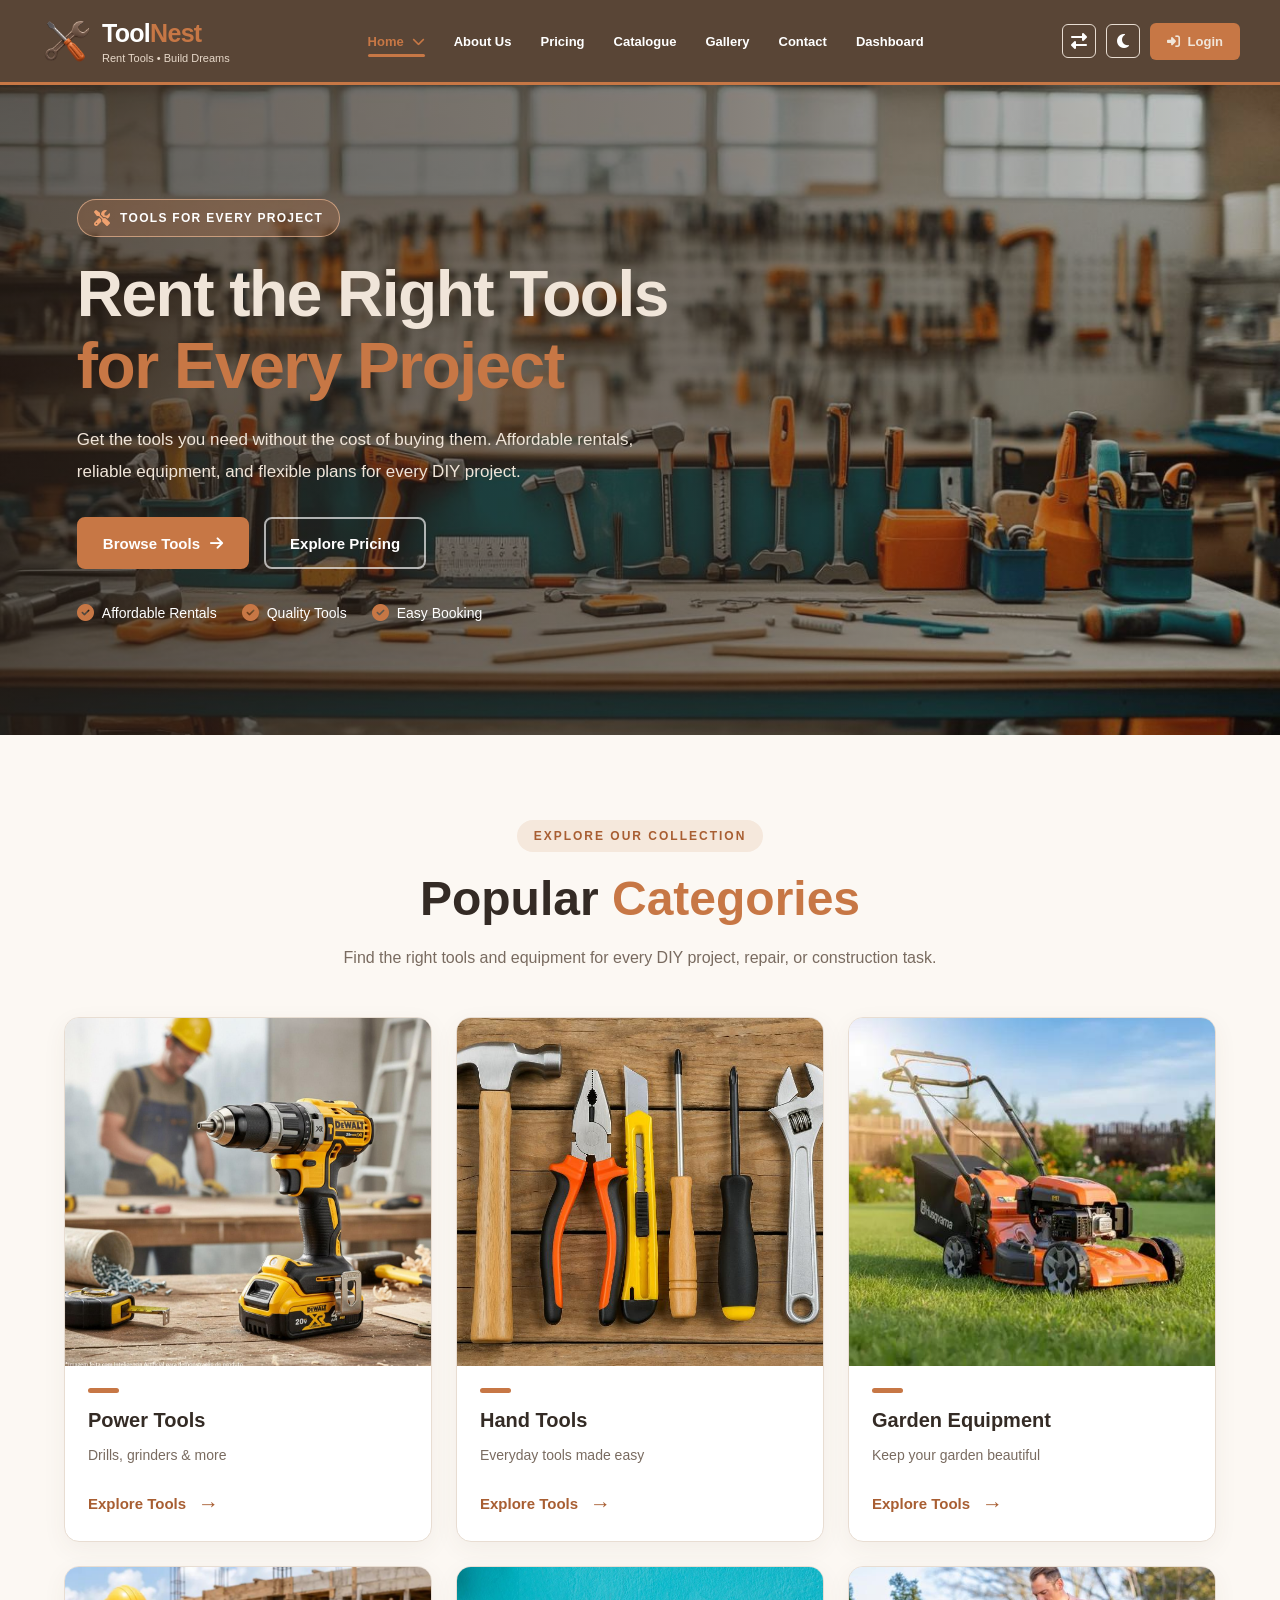
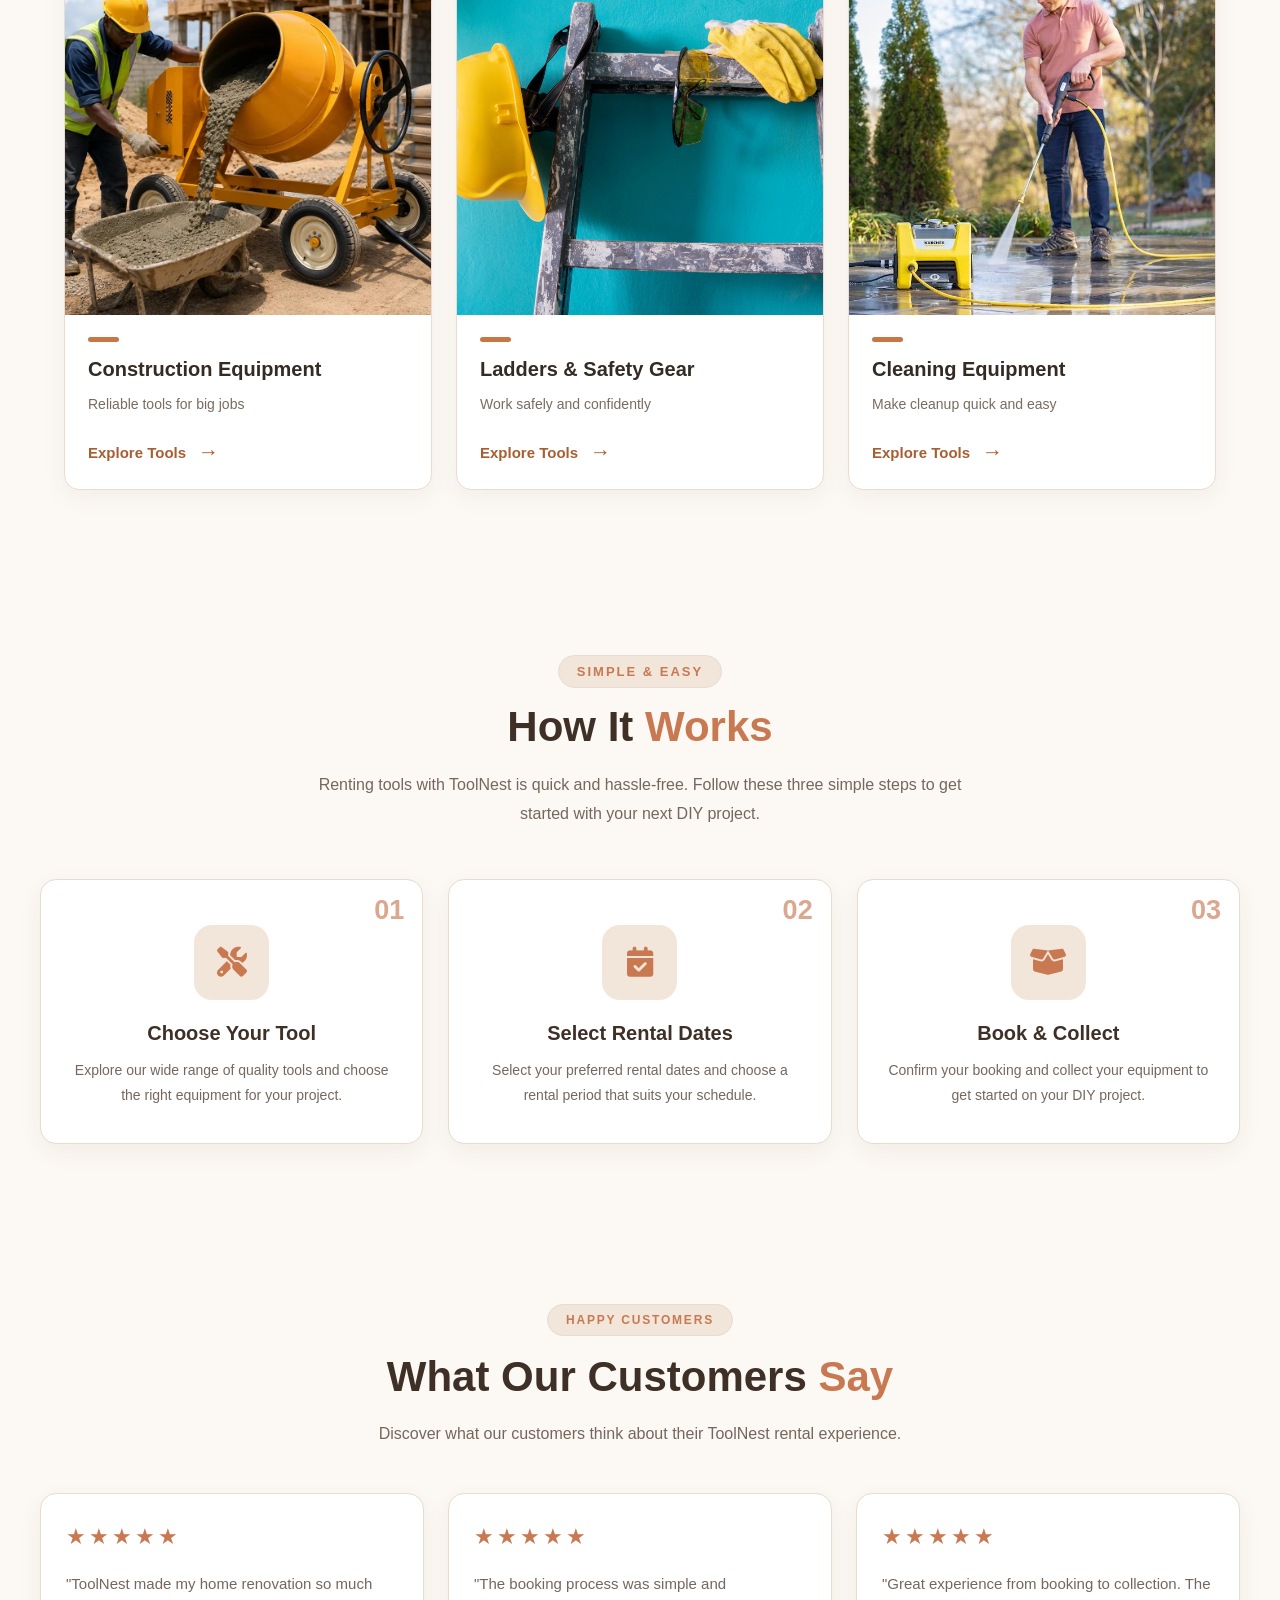
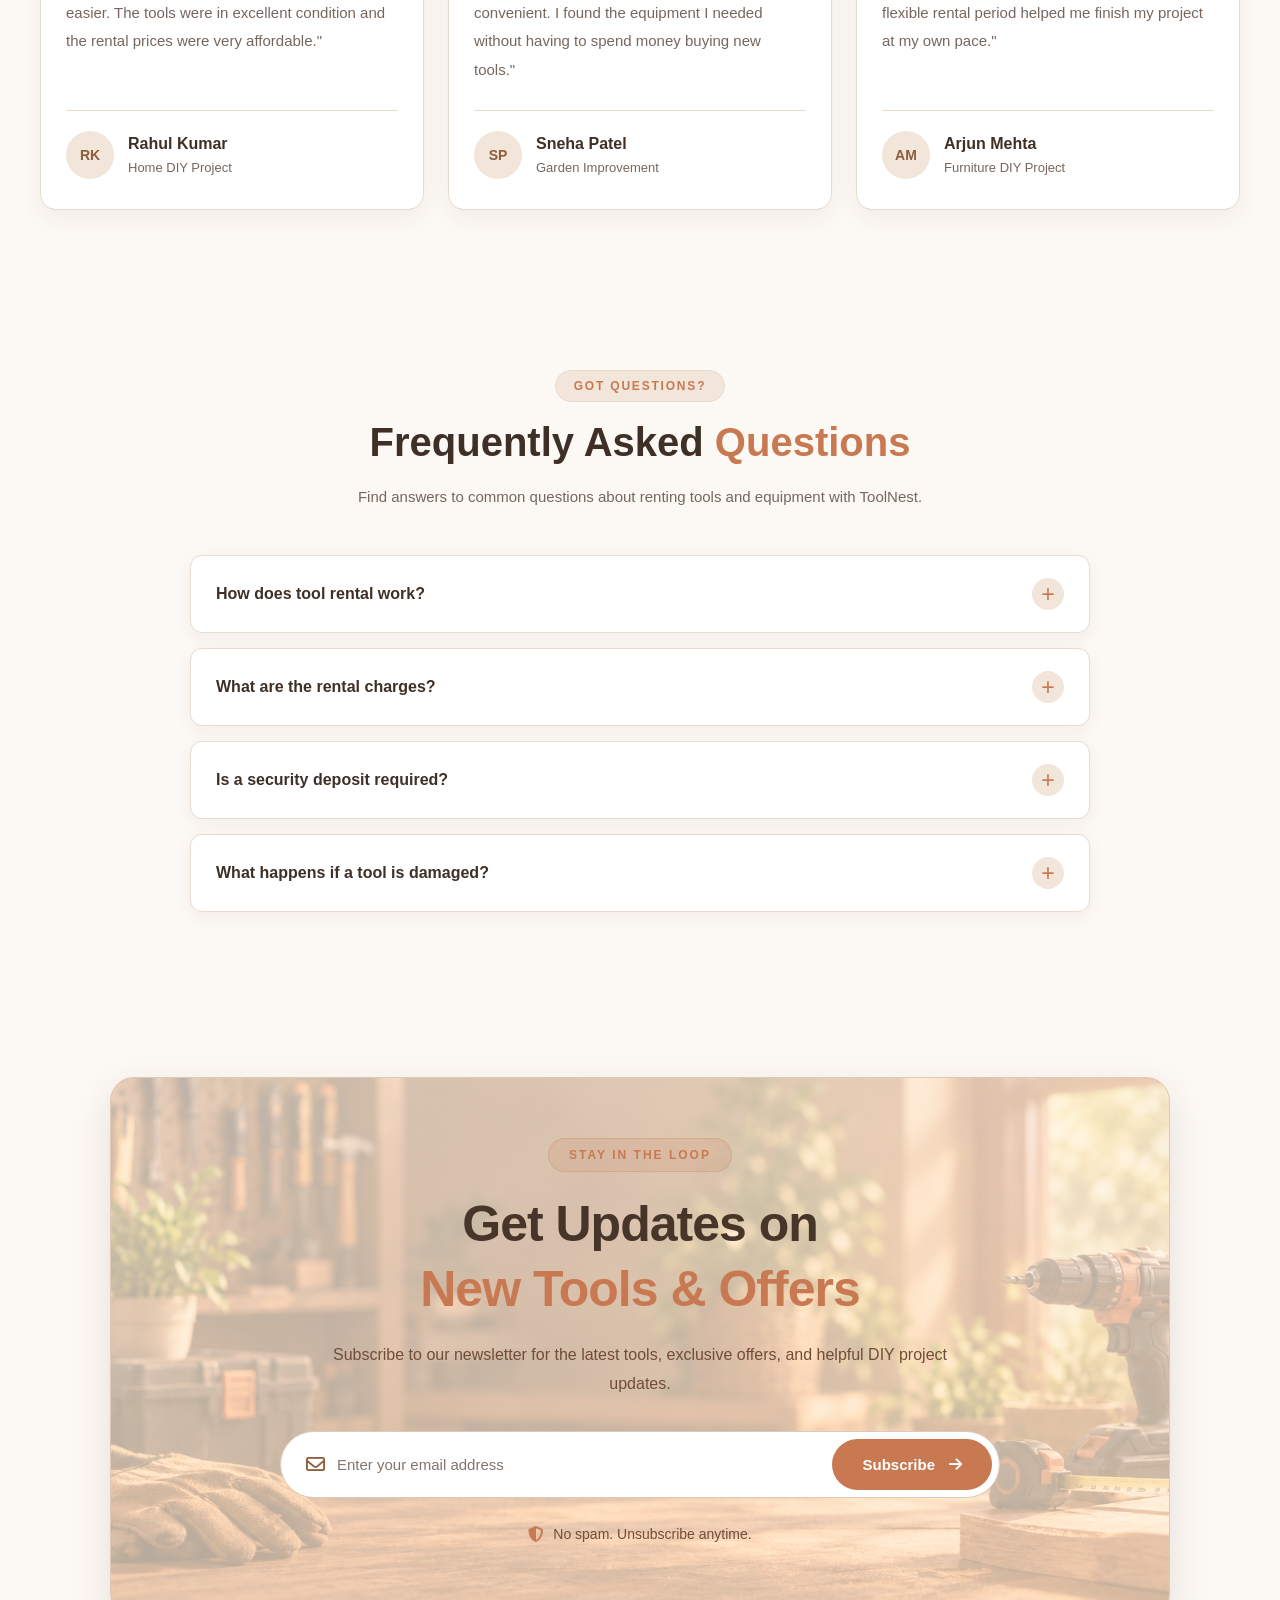
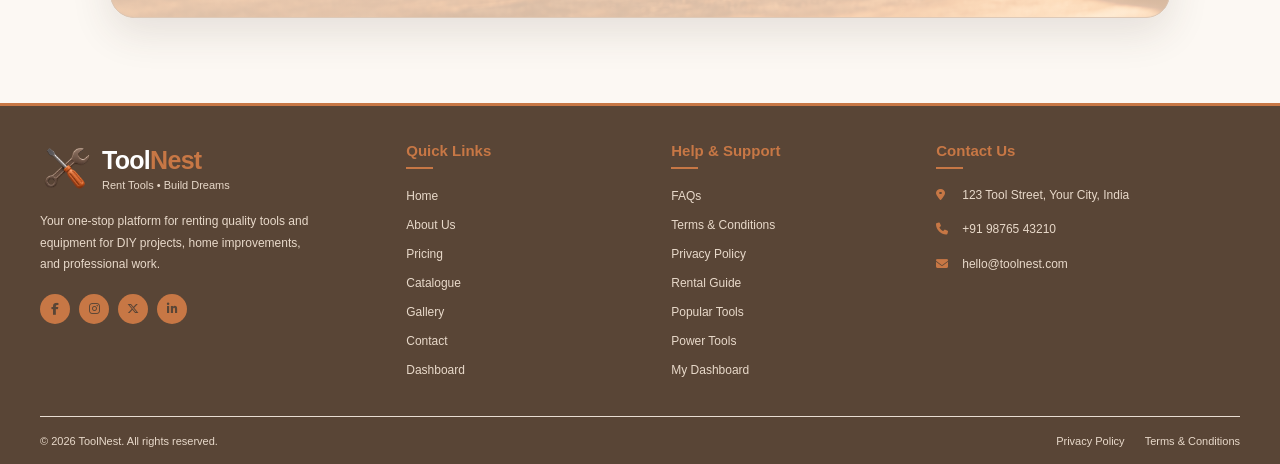
==== commit 75d3f5b7: "first commit" ====
--- a/index.html
+++ b/index.html
@@ -3,7 +3,7 @@
 <head>
 <meta charset="UTF-8">
 <meta name="viewport" content="width=device-width, initial-scale=1.0">
-<title>ToolNest | Tool & Equipment Rental</title>
+<title>Tool & Equipment Rental for DIY projects</title>
 
 <link rel="stylesheet"
  href="https://cdnjs.cloudflare.com/ajax/libs/font-awesome/6.7.2/css/all.min.css">
@@ -19,64 +19,132 @@
 <header class="site-header">
     <nav class="navbar container">
 
-        <a href="#" class="logo">
-            <img src="images/logo.png"
-                 alt="ToolNest Logo"
-                 class="logo-image">
-
-            <div>
-                <div class="brand-name">Tool<span>Nest</span></div>
-                <div class="tagline">Rent Tools • Build Dreams</div>
+        <!-- Logo -->
+        <a href="index.html" class="logo">
+            <img
+                src="images/logo.png"
+                alt="ToolNest Logo"
+                class="logo-image"
+            >
+
+            <div class="logo-text">
+                <div class="brand-name">
+                    Tool<span>Nest</span>
+                </div>
+                <div class="tagline">
+                    Rent Tools • Build Dreams
+                </div>
             </div>
         </a>
 
+        <!-- Navigation Menu -->
         <div class="nav-menu" id="navMenu">
             <ul class="nav-links">
 
+                <!-- Home Dropdown -->
                 <li class="nav-item dropdown">
-                    <button class="dropdown-toggle"
-                            id="homeDropdown"
-                            aria-expanded="false"
-                            type="button">
-                        Home <i class="fa-solid fa-chevron-down"></i>
+                    <button
+                        class="dropdown-toggle"
+                        id="homeDropdown"
+                        aria-expanded="false"
+                        aria-controls="homeDropdownMenu"
+                        type="button"
+                    >
+                        Home
+                        <i class="fa-solid fa-chevron-down"></i>
                     </button>
 
-                    <ul class="dropdown-menu" id="homeDropdownMenu">
-                        <li><a href="index.html">Home 1</a></li>
-                        <li><a href="home2.html">Home 2</a></li>
+                    <ul
+                        class="dropdown-menu"
+                        id="homeDropdownMenu"
+                    >
+                        <li>
+                            <a href="index.html">Home 1</a>
+                        </li>
+                        <li>
+                            <a href="home2.html">Home 2</a>
+                        </li>
                     </ul>
                 </li>
 
-                <li class="nav-item"><a href="about.html">About Us</a></li>
-                <li class="nav-item"><a href="pricing.html">Pricing</a></li>
-                <li class="nav-item"><a href="catalogue.html">Catalogue</a></li>
-                <li class="nav-item"><a href="gallery.html">Gallery</a></li>
-                <li class="nav-item"><a href="contact.html">Contact</a></li>
-                <li class="nav-item"><a href="dashboard.html">Dashboard</a></li>
+                <!-- Main Navigation Links -->
+                <li class="nav-item">
+                    <a href="about.html">About Us</a>
+                </li>
+
+                <li class="nav-item">
+                    <a href="pricing.html">Pricing</a>
+                </li>
+
+                <li class="nav-item">
+                    <a href="catalogue.html">Catalogue</a>
+                </li>
+
+                <li class="nav-item">
+                    <a href="gallery.html">Gallery</a>
+                </li>
+
+                <li class="nav-item">
+                    <a href="contact.html">Contact</a>
+                </li>
+
+                <li class="nav-item">
+                    <a href="dashboard.html">Dashboard</a>
+                </li>
+
+                <!-- Login: Mobile Hamburger Menu Only -->
+                <li class="nav-item mobile-login-item">
+                    <a href="login.html" class="login-btn">
+                        <i class="fa-solid fa-right-to-bracket"></i>
+                        <span>Login</span>
+                    </a>
+                </li>
 
             </ul>
         </div>
 
+        <!-- Header Actions -->
         <div class="nav-actions">
 
-            <button class="icon-btn" id="rtlToggle"
-                    title="Toggle RTL" aria-label="Toggle RTL">
+            <!-- RTL Toggle -->
+            <button
+                class="icon-btn"
+                id="rtlToggle"
+                type="button"
+                title="Toggle RTL"
+                aria-label="Toggle right-to-left layout"
+            >
                 <i class="fa-solid fa-right-left"></i>
             </button>
 
-            <button class="icon-btn" id="themeToggle"
-                    title="Toggle theme" aria-label="Toggle theme">
+            <!-- Dark / Light Mode Toggle -->
+            <button
+                class="icon-btn"
+                id="themeToggle"
+                type="button"
+                title="Toggle theme"
+                aria-label="Toggle dark and light mode"
+            >
                 <i class="fa-solid fa-moon" id="themeIcon"></i>
             </button>
 
-            <a href="login.html" class="login-btn">
+            <!-- Login: Desktop Only -->
+            <a href="login.html" class="login-btn desktop-login-btn">
+                <i class="fa-solid fa-right-to-bracket"></i>
                 <span>Login</span>
             </a>
 
         </div>
 
-        <button class="mobile-menu-btn" id="mobileMenuBtn"
-                aria-label="Toggle navigation" aria-expanded="false">
+        <!-- Mobile Hamburger Button -->
+        <button
+            class="mobile-menu-btn"
+            id="mobileMenuBtn"
+            type="button"
+            aria-label="Toggle navigation"
+            aria-controls="navMenu"
+            aria-expanded="false"
+        >
             <i class="fa-solid fa-bars"></i>
         </button>
 
--- a/index.css
+++ b/index.css
@@ -97,13 +97,13 @@
 }
 
 .brand-name span {
-    color: var(--yellow);
+    color: var(--secondary);
 }
 
 .tagline {
     font-size: 11px;
     margin-top: 4px;
-    color: #F0E5D9;
+    color: var(--primary-light);
     white-space: nowrap;
 }
 
@@ -199,8 +199,8 @@
 }
 
 .icon-btn:hover {
-    background: var(--yellow);
-    color: var(--navy);
+    background: var(--secondary);
+    color: var(--primary-light);
 }
 
 .login-btn {
@@ -209,8 +209,8 @@
     gap: 8px;
     padding: 11px 17px;
     border-radius: 6px;
-    background: var(--yellow);
-    color: var(--navy);
+    background: var(--secondary);
+    color: var(--primary-light);
     font-size: 13px;
     font-weight: 700;
     white-space: nowrap;
@@ -611,8 +611,6 @@
         padding: 45px 0;
     }
 }
-
-
 
 /* ================= HERO SECTION ================= */
 
@@ -1278,6 +1276,458 @@
     transition: background-color .25s ease, color .25s ease, border-color .25s ease;
 }
 
+/* ================= NAVBAR ACTIVE & HOVER FIX ================= */
+
+/* Normal links + Home dropdown button */
+.site-header .nav-links .nav-item > a,
+.site-header .nav-links .nav-item > .dropdown-toggle {
+    position: relative;
+    display: inline-flex;
+    align-items: center;
+    justify-content: center;
+    gap: 8px;
+    height: 100%;
+    background: transparent !important;
+    color: var(--text);
+    text-decoration: none;
+    box-shadow: none;
+    transition: color 0.3s ease;
+}
+
+/* Underline base */
+.site-header .nav-links .nav-item > a::after,
+.site-header .nav-links .nav-item > .dropdown-toggle::after {
+    content: "";
+    position: absolute;
+    left: 12px;
+    right: 12px;
+    bottom: 3px;
+    height: 3px;
+    background: var(--secondary);
+    border-radius: 3px;
+    transform: scaleX(0);
+    transform-origin: center;
+    transition: transform 0.3s ease;
+    pointer-events: none;
+}
+
+/* Active underline */
+.site-header .nav-links .nav-item > a.active::after,
+.site-header .nav-links .nav-item > .dropdown-toggle.active::after,
+.site-header .nav-links .nav-item > .dropdown-toggle[aria-expanded="true"]::after {
+    transform: scaleX(1);
+}
+
+/* Hover underline */
+.site-header .nav-links .nav-item > a:hover::after,
+.site-header .nav-links .nav-item > a:focus-visible::after,
+.site-header .nav-links .nav-item > .dropdown-toggle:hover::after,
+.site-header .nav-links .nav-item > .dropdown-toggle:focus-visible::after {
+    transform: scaleX(1);
+}
+
+/* Active and hover text color */
+.site-header .nav-links .nav-item > a:hover,
+.site-header .nav-links .nav-item > a.active,
+.site-header .nav-links .nav-item > a:focus-visible,
+.site-header .nav-links .nav-item > .dropdown-toggle:hover,
+.site-header .nav-links .nav-item > .dropdown-toggle.active,
+.site-header .nav-links .nav-item > .dropdown-toggle[aria-expanded="true"],
+.site-header .nav-links .nav-item > .dropdown-toggle:focus-visible {
+    color: var(--secondary) !important;
+    background: transparent !important;
+    box-shadow: none !important;
+}
+
+/* Dropdown menu */
+.site-header .dropdown-menu {
+    background: var(--navy-light);
+    border-color: var(--border);
+}
+
+/* Dropdown links */
+.site-header .dropdown-menu a {
+    display: block;
+    position: relative;
+    color: var(--text);
+    background: transparent;
+    transition: color 0.3s ease, background-color 0.3s ease;
+}
+
+/* No underline inside dropdown menu */
+.site-header .dropdown-menu a::after {
+    display: none !important;
+}
+
+/* Dropdown hover */
+.site-header .dropdown-menu a:hover,
+.site-header .dropdown-menu a:focus-visible,
+.site-header .dropdown-menu a.active {
+    color: var(--secondary) !important;
+    background: transparent !important;
+}
+
+/* ================= MOBILE NAVBAR ================= */
+
+@media (max-width: 800px) {
+
+    .site-header .nav-links .nav-item > a,
+    .site-header .nav-links .nav-item > .dropdown-toggle {
+        width: 100%;
+        min-height: 42px;
+        justify-content: space-between;
+        background: transparent !important;
+    }
+
+    /* Mobile underline */
+    .site-header .nav-links .nav-item > a::after,
+    .site-header .nav-links .nav-item > .dropdown-toggle::after {
+        display: block !important;
+        left: auto;
+        right: 12px;
+        bottom: 0;
+        width: 45px;
+        transform: scaleX(0);
+    }
+
+    /* Mobile hover + active underline */
+    .site-header .nav-links .nav-item > a:hover::after,
+    .site-header .nav-links .nav-item > a.active::after,
+    .site-header .nav-links .nav-item > .dropdown-toggle:hover::after,
+    .site-header .nav-links .nav-item > .dropdown-toggle.active::after,
+    .site-header .nav-links .nav-item > .dropdown-toggle[aria-expanded="true"]::after {
+        transform: scaleX(1);
+    }
+}
+
+/* Fix navbar text disappearing on hover */
+.site-header .nav-links .nav-item > a,
+.site-header .nav-links .nav-item > a:visited {
+    color: #FFFFFF !important;
+    opacity: 1 !important;
+    visibility: visible !important;
+    background: transparent !important;
+}
+
+/* Hover text color */
+.site-header .nav-links .nav-item > a:hover,
+.site-header .nav-links .nav-item > a:focus-visible,
+.site-header .nav-links .nav-item > a.active {
+    color: var(--secondary) !important;
+    opacity: 1 !important;
+    visibility: visible !important;
+    background: transparent !important;
+}
+
+/* Dropdown button text */
+.site-header .nav-links .dropdown-toggle,
+.site-header .nav-links .dropdown-toggle:hover,
+.site-header .nav-links .dropdown-toggle:focus-visible {
+    opacity: 1 !important;
+    visibility: visible !important;
+    background: transparent !important;
+}
+
+/* Keep dropdown arrow visible */
+.site-header .nav-links .dropdown-toggle i,
+.site-header .nav-links .dropdown-toggle svg {
+    opacity: 1 !important;
+    visibility: visible !important;
+}
+
+/* ==========================================
+   TOOLNEST RESPONSIVE HEADER & FOOTER FIX
+========================================== */
+
+/* Header layout */
+.site-header {
+    position: sticky;
+    top: 0;
+    z-index: 1000;
+    width: 100%;
+}
+
+.navbar {
+    position: relative;
+    width: 94%;
+    max-width: 1200px;
+    margin-inline: auto;
+}
+
+/* Desktop: hide mobile-only Login */
+.mobile-login-item {
+    display: none;
+}
+
+/* Desktop navigation */
+@media (min-width: 801px) {
+    .nav-menu {
+        display: flex;
+        position: static;
+        width: auto;
+        padding: 0;
+        background: transparent;
+        border: 0;
+    }
+
+    .mobile-menu-btn {
+        display: none;
+    }
+
+    .desktop-login-btn {
+        display: flex;
+    }
+
+    .mobile-login-item {
+        display: none !important;
+    }
+}
+
+/* Tablet and mobile */
+@media (max-width: 800px) {
+    .navbar {
+        min-height: 72px;
+        gap: 10px;
+    }
+
+    .logo {
+        min-width: 0;
+        flex: 1 1 auto;
+    }
+
+    .logo-image {
+        width: 40px;
+        height: 40px;
+    }
+
+    .brand-name {
+        font-size: 20px;
+    }
+
+    .tagline {
+        font-size: 9px;
+    }
+
+    .nav-actions {
+        flex-shrink: 0;
+        gap: 7px;
+    }
+
+    /* Hide desktop Login */
+    .desktop-login-btn {
+        display: none !important;
+    }
+
+    /* Show hamburger */
+    .mobile-menu-btn {
+        display: grid;
+        place-items: center;
+        flex-shrink: 0;
+        width: 38px;
+        height: 38px;
+        margin: 0;
+    }
+
+    /* Collapsed menu */
+    .nav-menu {
+        display: none;
+        position: absolute;
+        top: 100%;
+        left: 0;
+        right: 0;
+        width: 100%;
+        max-height: calc(100vh - 80px);
+        overflow-y: auto;
+        padding: 12px 4% 18px;
+        background: var(--navy);
+        border-bottom: 3px solid var(--yellow);
+        box-shadow: 0 10px 22px rgba(0, 0, 0, 0.18);
+    }
+
+    /* JS adds .open when hamburger is clicked */
+    .nav-menu.open {
+        display: block;
+    }
+
+    .nav-links {
+        display: flex;
+        flex-direction: column;
+        align-items: stretch;
+        gap: 3px;
+        width: 100%;
+    }
+
+    .nav-links > .nav-item {
+        width: 100%;
+    }
+
+    .nav-links .nav-item > a,
+    .nav-links .dropdown-toggle {
+        display: flex;
+        width: 100%;
+        min-height: 44px;
+        justify-content: space-between;
+        padding: 12px;
+        font-size: 14px;
+        text-align: start;
+    }
+
+    /* Keep links readable on mobile */
+    .site-header .nav-links .nav-item > a,
+    .site-header .nav-links .dropdown-toggle {
+        color: #FFFFFF !important;
+    }
+
+    .site-header .nav-links .nav-item > a:hover,
+    .site-header .nav-links .nav-item > a.active,
+    .site-header .nav-links .dropdown-toggle:hover,
+    .site-header .nav-links .dropdown-toggle[aria-expanded="true"] {
+        color: var(--secondary) !important;
+    }
+
+    /* Dropdown stays inside the menu */
+    .dropdown-menu {
+        position: static;
+        display: none;
+        width: 100%;
+        min-width: 0;
+        margin: 4px 0 8px;
+        padding: 5px;
+        background: var(--navy-light);
+        border: 1px solid var(--border);
+        box-shadow: none;
+    }
+
+    .dropdown-menu.show {
+        display: block;
+    }
+
+    .dropdown-menu a {
+        padding: 11px 14px;
+    }
+
+    /* Mobile Login inside hamburger */
+    .mobile-login-item {
+        display: block !important;
+        margin-top: 10px;
+        padding-top: 12px;
+        border-top: 1px solid var(--border);
+    }
+
+    .mobile-login-item .login-btn {
+        display: flex;
+        width: 100%;
+        min-height: 44px;
+        justify-content: center;
+        align-items: center;
+        padding: 12px 16px;
+        color: #FFFFFF;
+        background: var(--secondary);
+        border-radius: 6px;
+    }
+
+    .mobile-login-item .login-btn i {
+        display: inline-block;
+    }
+
+    /* Footer: two balanced columns */
+    .footer-grid {
+        grid-template-columns: repeat(2, minmax(0, 1fr));
+        gap: 28px 22px;
+    }
+
+    .footer-brand p {
+        max-width: 100%;
+    }
+
+    .footer-contact p {
+        overflow-wrap: anywhere;
+    }
+
+    .footer-bottom {
+        flex-wrap: wrap;
+        padding: 14px 0;
+    }
+}
+
+/* Small phones */
+@media (max-width: 480px) {
+    .navbar {
+        width: 94%;
+        gap: 7px;
+    }
+
+    .brand-name {
+        font-size: 18px;
+        letter-spacing: -0.4px;
+    }
+
+    .logo-image {
+        width: 35px;
+        height: 35px;
+    }
+
+    .tagline {
+        white-space: normal;
+        line-height: 1.3;
+    }
+
+    .nav-actions {
+        gap: 5px;
+    }
+
+    .icon-btn {
+        width: 32px;
+        height: 32px;
+    }
+
+    .mobile-menu-btn {
+        width: 35px;
+        height: 35px;
+    }
+
+    .footer-grid {
+        grid-template-columns: repeat(2, minmax(0, 1fr));
+        gap: 24px 14px;
+        padding: 30px 0 22px;
+    }
+
+    .footer-column h3 {
+        font-size: 14px;
+    }
+
+    .footer-column li a,
+    .footer-brand p,
+    .footer-contact p {
+        font-size: 12px;
+    }
+
+    .footer-bottom {
+        align-items: flex-start;
+        flex-direction: column;
+        gap: 12px;
+    }
+
+    .footer-bottom-links {
+        gap: 12px;
+    }
+}
+
+/* Extra-small phones: stack footer columns */
+@media (max-width: 350px) {
+    .footer-grid {
+        grid-template-columns: 1fr;
+    }
+
+    .brand-name {
+        font-size: 16px;
+    }
+
+    .logo-image {
+        width: 30px;
+        height: 30px;
+    }
+}
 /* =========================================
    HERO / BANNER SECTION
    ToolRent - Responsive + Light/Dark Mode
@@ -1388,7 +1838,7 @@
 /* Main heading */
 .hero-content h1 {
     margin: 0 0 22px;
-    color: #FFFFFF;
+    color: var(--primary-light);
 
     font-size: clamp(38px, 5vw, 64px);
     font-weight: 800;
@@ -1398,7 +1848,7 @@
 
 .hero-content h1 span {
     display: block;
-    color: #E9A174;
+    color: var(--secondary);
 }
 
 /* Description */
@@ -1498,7 +1948,7 @@
 }
 
 .hero-features i {
-    color: #E9A174;
+    color: var(--secondary);
     font-size: 17px;
 }
 
@@ -2865,7 +3315,7 @@
 .newsletter-content h2 {
     margin: 0 0 22px;
 
-    color: var(--news-title);
+    color: var(--primary-dark);
 
     font-size: clamp(32px, 4vw, 50px);
     font-weight: 800;
@@ -2920,9 +3370,6 @@
 .newsletter-form:focus-within {
     border-color: var(--news-accent);
 }
-
-
-/* Input Wrapper */
 .newsletter-input-wrapper {
     display: flex;
     align-items: center;
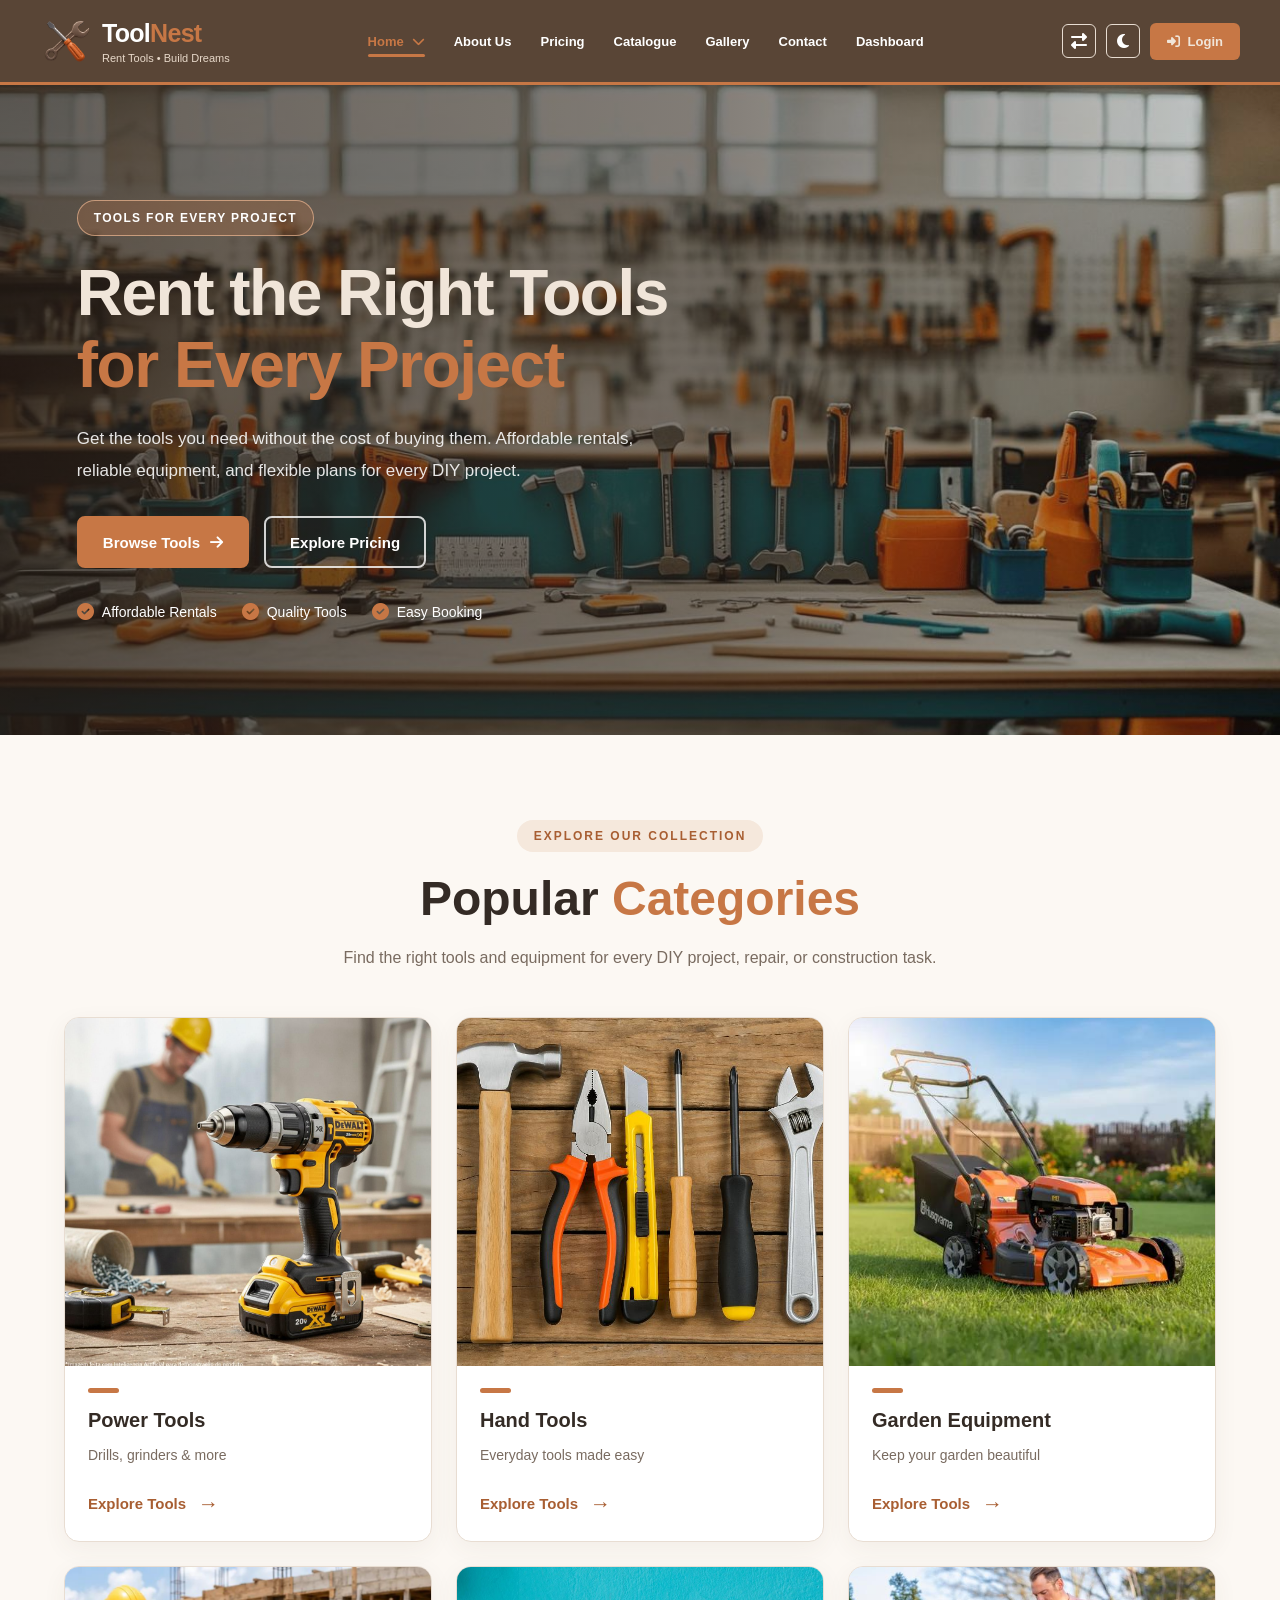
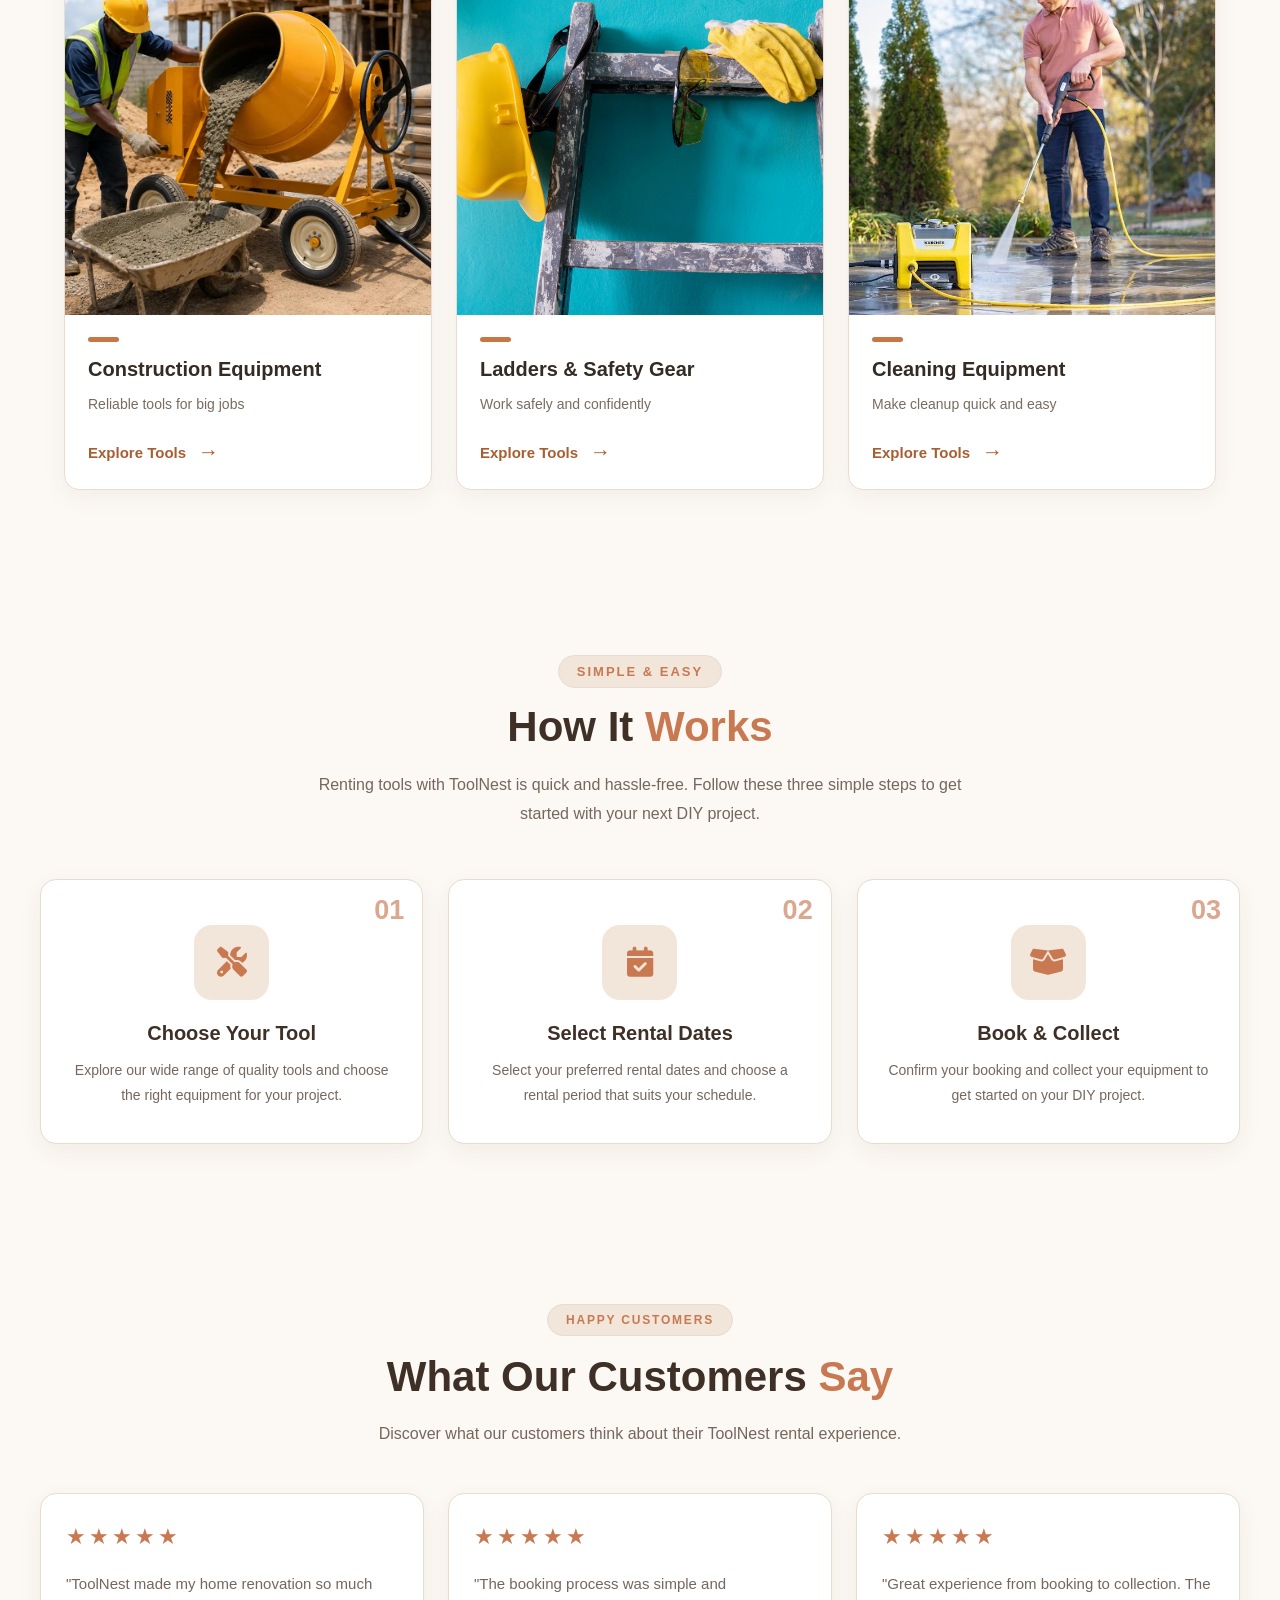
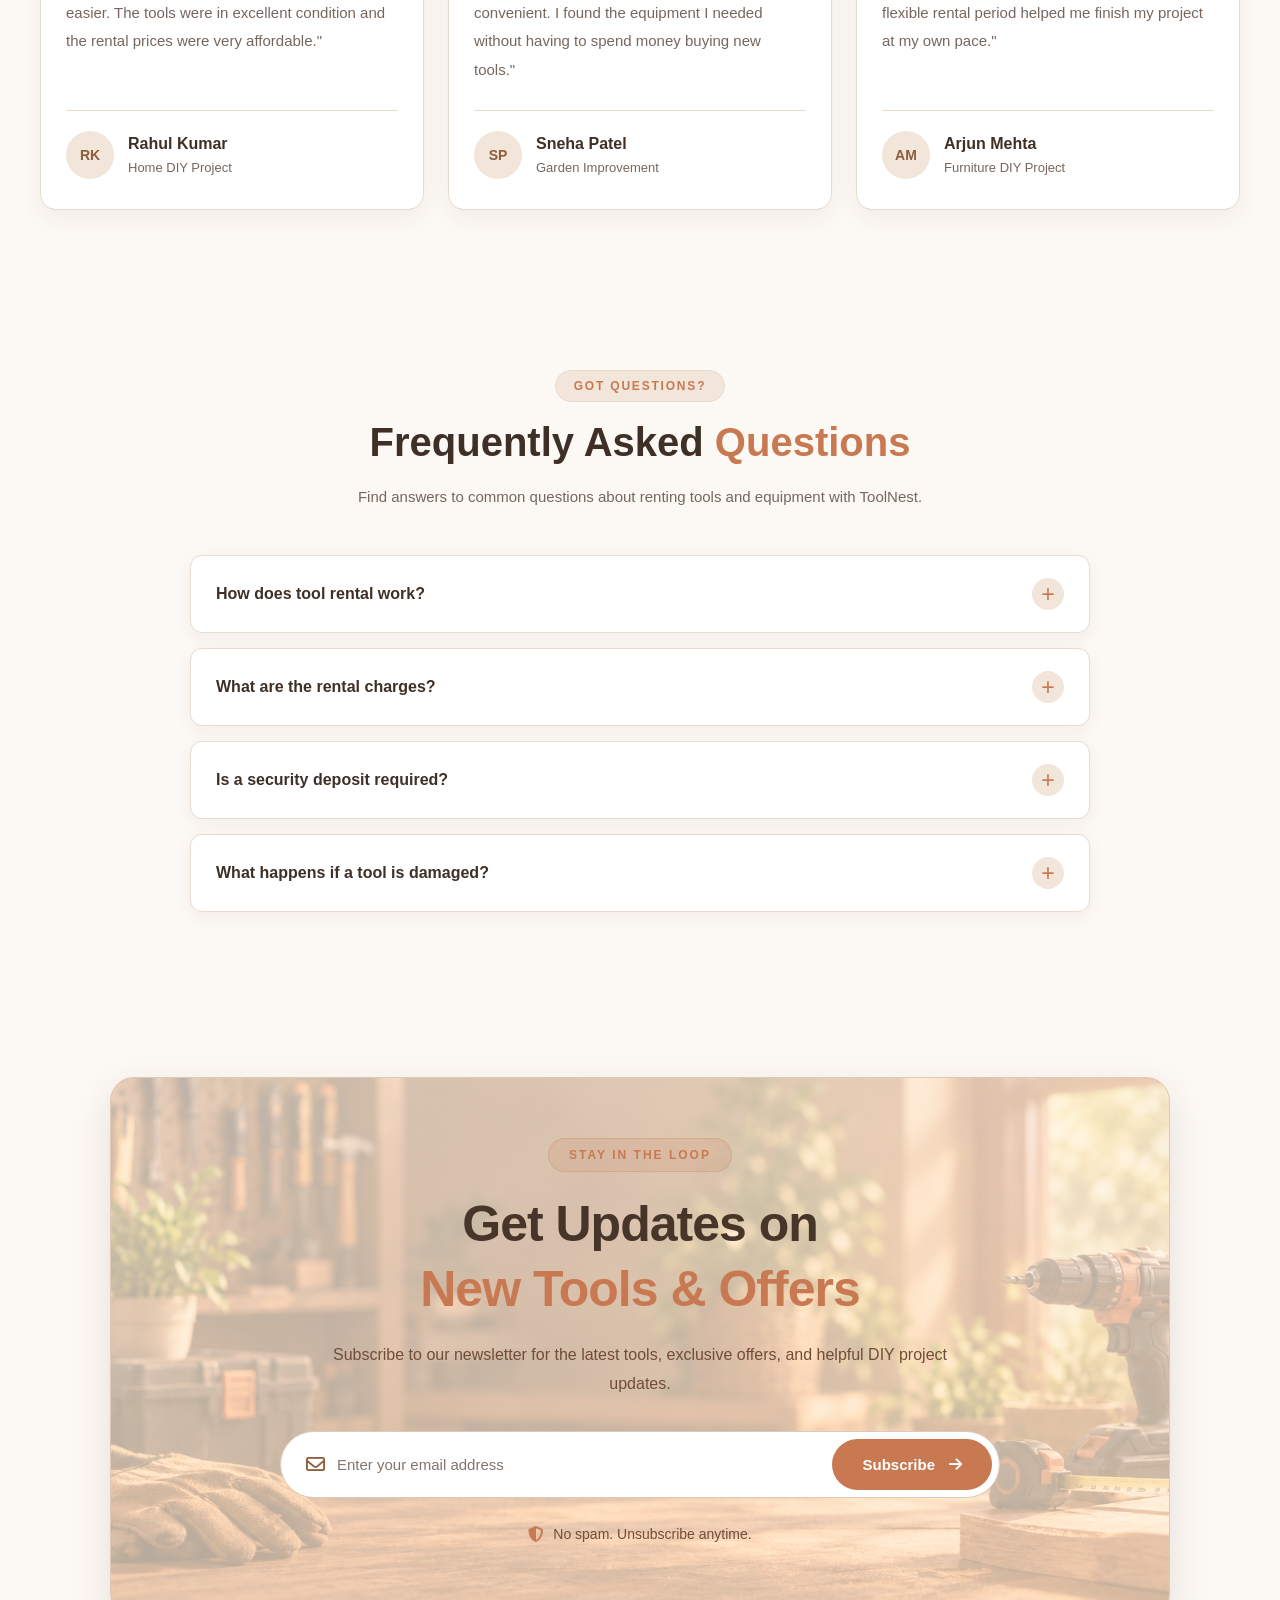
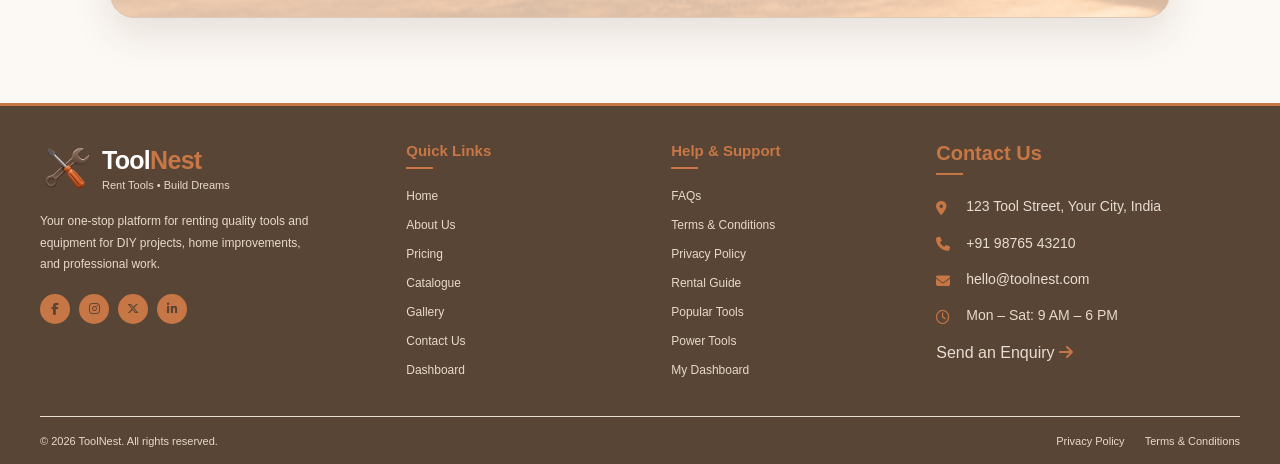
==== commit 76f4dcf1: "first commit" ====
--- a/index.html
+++ b/index.html
@@ -160,7 +160,6 @@
         <div class="hero-content">
 
             <span class="hero-tag">
-                <i class="fa-solid fa-screwdriver-wrench"></i>
                 TOOLS FOR EVERY PROJECT
             </span>
 
@@ -685,8 +684,9 @@
 
         <div class="footer-grid">
 
+            <!-- Brand Section -->
             <div class="footer-brand">
-                <a href="#" class="logo footer-logo">
+                <a href="index.html" class="logo footer-logo">
                     <img src="images/logo.png"
                          alt="ToolNest Logo"
                          class="logo-image">
@@ -704,74 +704,107 @@
                 </p>
 
                 <div class="social-links">
-                    <a href="#" aria-label="Facebook">
+                    <a href="https://www.facebook.com/"
+                       target="_blank" rel="noopener noreferrer"
+                       aria-label="Facebook">
                         <i class="fa-brands fa-facebook-f"></i>
                     </a>
-                    <a href="#" aria-label="Instagram">
+
+                    <a href="https://www.instagram.com/"
+                       target="_blank" rel="noopener noreferrer"
+                       aria-label="Instagram">
                         <i class="fa-brands fa-instagram"></i>
                     </a>
-                    <a href="#" aria-label="X">
+
+                    <a href="https://x.com/"
+                       target="_blank" rel="noopener noreferrer"
+                       aria-label="X">
                         <i class="fa-brands fa-x-twitter"></i>
                     </a>
-                    <a href="#" aria-label="LinkedIn">
+
+                    <a href="https://www.linkedin.com/"
+                       target="_blank" rel="noopener noreferrer"
+                       aria-label="LinkedIn">
                         <i class="fa-brands fa-linkedin-in"></i>
                     </a>
                 </div>
             </div>
 
+            <!-- Quick Links -->
             <div class="footer-column">
                 <h3>Quick Links</h3>
                 <ul>
-                    <li><a href="#">Home</a></li>
-                    <li><a href="#">About Us</a></li>
-                    <li><a href="#">Pricing</a></li>
-                    <li><a href="#">Catalogue</a></li>
-                    <li><a href="#">Gallery</a></li>
-                    <li><a href="#">Contact</a></li>
-                    <li><a href="#">Dashboard</a></li>
+                    <li><a href="index.html">Home</a></li>
+                    <li><a href="about.html">About Us</a></li>
+                    <li><a href="pricing.html">Pricing</a></li>
+                    <li><a href="catalogue.html">Catalogue</a></li>
+                    <li><a href="gallery.html">Gallery</a></li>
+                    <li><a href="contact.html">Contact Us</a></li>
+                    <li><a href="dashboard.html">Dashboard</a></li>
                 </ul>
             </div>
 
+            <!-- Help & Support -->
             <div class="footer-column">
-                <h3>Help & Support</h3>
+                <h3>Help &amp; Support</h3>
                 <ul>
-                    <li><a href="#">FAQs</a></li>
-                    <li><a href="#">Terms & Conditions</a></li>
-                    <li><a href="#">Privacy Policy</a></li>
-                    <li><a href="#">Rental Guide</a></li>
-                    <li><a href="#">Popular Tools</a></li>
-                    <li><a href="#">Power Tools</a></li>
-                    <li><a href="#">My Dashboard</a></li>
+                    <li><a href="contact.html#faqs">FAQs</a></li>
+                    <li><a href="terms.html">Terms &amp; Conditions</a></li>
+                    <li><a href="privacy.html">Privacy Policy</a></li>
+                    <li><a href="rental-guide.html">Rental Guide</a></li>
+                    <li><a href="catalogue.html">Popular Tools</a></li>
+                    <li><a href="catalogue.html#power-tools">Power Tools</a></li>
+                    <li><a href="dashboard.html">My Dashboard</a></li>
                 </ul>
             </div>
 
+            <!-- Contact Us -->
             <div class="footer-column footer-contact">
                 <h3>Contact Us</h3>
 
                 <p>
                     <i class="fa-solid fa-location-dot"></i>
-                    <span>123 Tool Street, Your City, India</span>
+                    <a href="https://www.google.com/maps"
+                       target="_blank"
+                       rel="noopener noreferrer">
+                        123 Tool Street, Your City, India
+                    </a>
                 </p>
 
                 <p>
                     <i class="fa-solid fa-phone"></i>
-                    <span>+91 98765 43210</span>
+                    <a href="tel:+919876543210">
+                        +91 98765 43210
+                    </a>
                 </p>
 
                 <p>
                     <i class="fa-solid fa-envelope"></i>
-                    <span>hello@toolnest.com</span>
-                </p>
-            </div>
-
-        </div>
-
+                    <a href="mailto:hello@toolnest.com">
+                        hello@toolnest.com
+                    </a>
+                </p>
+
+                <p>
+                    <i class="fa-regular fa-clock"></i>
+                    <span>Mon – Sat: 9 AM – 6 PM</span>
+                </p>
+
+                <a href="contact.html" class="footer-contact-btn">
+                    Send an Enquiry
+                    <i class="fa-solid fa-arrow-right"></i>
+                </a>
+            </div>
+
+        </div>
+
+        <!-- Footer Bottom -->
         <div class="footer-bottom">
             <p>© 2026 ToolNest. All rights reserved.</p>
 
             <div class="footer-bottom-links">
-                <a href="#">Privacy Policy</a>
-                <a href="#">Terms & Conditions</a>
+                <a href="privacy.html">Privacy Policy</a>
+                <a href="terms.html">Terms &amp; Conditions</a>
             </div>
         </div>
 
--- a/index.css
+++ b/index.css
@@ -1,24 +1,18 @@
 :root {
-    /* Earth Brown & Terracotta — Tool & Equipment Rental */
     --primary: #594536;
     --primary-dark: #463528;
     --primary-light: #F0E5D9;
-
     --secondary: #C77745;
     --secondary-dark: #A85E32;
     --secondary-light: #F5E8DC;
-
     --background: #FCF8F3;
     --surface: #FFFFFF;
     --surface-muted: #F6EEE6;
-
     --heading: #342B25;
     --body-text: #796B60;
     --white: #FFFFFF;
     --text: #FFFFFF;
     --border: #E8DDD2;
-
-    /* Compatibility aliases for existing selectors */
     --navy: var(--primary);
     --navy-light: var(--primary-dark);
     --yellow: var(--secondary);
@@ -51,15 +45,10 @@
     width: min(1200px, 94%);
     margin: auto;
 }
-
-/* ============== HEADER ============== */
-
-
 .site-header {
     background: var(--navy);
     color: var(--text);
     border-bottom: 3px solid var(--yellow);
-
     position: sticky;
     top: 0;
     z-index: 1000;
@@ -73,9 +62,6 @@
     justify-content: space-between;
     gap: 22px;
 }
-
-/* Brand */
-
 .logo {
     display: flex;
     align-items: center;
@@ -106,9 +92,6 @@
     color: var(--primary-light);
     white-space: nowrap;
 }
-
-/* Navigation */
-
 .nav-menu {
     display: flex;
     align-items: center;
@@ -178,8 +161,6 @@
     color: var(--navy);
 }
 
-/* Right actions */
-
 .nav-actions {
     display: flex;
     align-items: center;
@@ -229,9 +210,6 @@
     background: transparent;
     color: white;
 }
-
-/* ============== MAIN CONTENT ============== */
-
 .demo-section {
     min-height: 320px;
     padding: 65px 0;
@@ -297,9 +275,6 @@
     border: 1px solid var(--navy);
     color: var(--navy);
 }
-
-/* ============== FOOTER ============== */
-
 .site-footer {
     background: var(--navy);
     color: var(--text);
@@ -419,8 +394,6 @@
     color: var(--yellow);
 }
 
-/* ============== LIGHT MODE ============== */
-
 body.light-mode {
     --navy: var(--primary);
     --navy-light: var(--primary-dark);
@@ -455,9 +428,6 @@
 body.light-mode .dropdown-menu a {
     color: #FFFFFF;
 }
-
-/* ============== RESPONSIVE ============== */
-
 @media (max-width: 1050px) {
     .navbar {
         gap: 12px;
@@ -611,301 +581,6 @@
         padding: 45px 0;
     }
 }
-
-/* ================= HERO SECTION ================= */
-
-.hero-section {
-    --hero-text: #ffffff;
-    --hero-muted: #F0E5D9;
-    --hero-accent: var(--secondary);
-
-    position: relative;
-    isolation: isolate;
-    display: flex;
-    align-items: center;
-
-    min-height: 620px;
-    padding: 100px 6%;
-
-    background-color: #463528;
-    background-image: url("images/hero1.jpg");
-    background-size: cover;
-    background-position: center;
-    background-repeat: no-repeat;
-
-    overflow: hidden;
-    color: var(--hero-text);
-}
-
-/* Navy overlay */
-
-.hero-overlay {
-    position: absolute;
-    inset: 0;
-    z-index: -1;
-
-    background: linear-gradient(
-        90deg,
-        rgba(25, 57, 45, 0.96) 0%,
-        rgba(36, 75, 60, 0.88) 45%,
-        rgba(36, 75, 60, 0.40) 100%
-    );
-}
-
-.hero-container {
-    width: 100%;
-    max-width: 1200px;
-    margin: 0 auto;
-}
-
-.hero-content {
-    max-width: 720px;
-}
-
-.hero-tag {
-    display: inline-flex;
-    align-items: center;
-    gap: 10px;
-
-    margin-bottom: 24px;
-    padding: 10px 16px;
-
-    border: 1px solid rgba(217, 154, 69, 0.55);
-    border-radius: 50px;
-
-    color: #DFA477;
-    background: rgba(217, 154, 69, 0.12);
-
-    font-size: 12px;
-    font-weight: 700;
-    letter-spacing: 1.5px;
-}
-
-.hero-content h1 {
-    margin: 0 0 22px;
-
-    color: var(--hero-text);
-    font-size: clamp(38px, 5vw, 64px);
-    font-weight: 800;
-    line-height: 1.12;
-    letter-spacing: -1.5px;
-}
-
-.hero-content h1 span {
-    display: block;
-    color: var(--hero-accent);
-}
-
-.hero-description {
-    max-width: 590px;
-    margin: 0 0 30px;
-
-    color: var(--hero-muted);
-    font-size: 17px;
-    line-height: 1.8;
-}
-
-.hero-buttons {
-    display: flex;
-    flex-wrap: wrap;
-    gap: 16px;
-}
-
-.hero-buttons .btn {
-    display: inline-flex;
-    align-items: center;
-    justify-content: center;
-    gap: 12px;
-
-    min-height: 52px;
-    padding: 14px 25px;
-
-    border: 2px solid transparent;
-    border-radius: 8px;
-
-    font-size: 15px;
-    font-weight: 700;
-    text-decoration: none;
-
-    transition:
-        background 0.25s ease,
-        color 0.25s ease,
-        transform 0.25s ease;
-}
-
-.btn-primary {
-    color: #342B25;
-    background: #C77745;
-}
-
-.btn-primary:hover {
-    background: #DFA477;
-    transform: translateY(-2px);
-}
-
-.btn-outline {
-    color: #ffffff;
-    border-color: rgba(255, 255, 255, 0.65) !important;
-    background: rgba(255, 255, 255, 0.05);
-}
-
-.btn-outline:hover {
-    color: #342B25;
-    background: #ffffff;
-}
-
-.hero-features {
-    display: flex;
-    flex-wrap: wrap;
-    gap: 22px;
-
-    margin-top: 32px;
-}
-
-.hero-features span {
-    display: inline-flex;
-    align-items: center;
-    gap: 8px;
-
-    color: #F0E5D9;
-    font-size: 13px;
-}
-
-.hero-features i {
-    color: #DFA477;
-}
-
-/* ================= DARK MODE ================= */
-
-html[data-theme="dark"] .hero-section {
-    --hero-text: #FCF8F3;
-    --hero-muted: #E8D9CA;
-}
-
-/* ================= LIGHT MODE ================= */
-
-html[data-theme="light"] .hero-section {
-    --hero-text: #ffffff;
-    --hero-muted: #F0E5D9;
-}
-
-/* ================= 1024px TABLET ================= */
-
-@media (max-width: 1024px) {
-    .hero-section {
-        min-height: 560px;
-        padding: 80px 5%;
-        background-position: 60% center;
-    }
-
-    .hero-content {
-        max-width: 650px;
-    }
-
-    .hero-content h1 {
-        font-size: 52px;
-    }
-
-    .hero-description {
-        max-width: 540px;
-        font-size: 16px;
-    }
-
-    .hero-overlay {
-        background: linear-gradient(
-            90deg,
-            rgba(25, 57, 45, 0.96),
-            rgba(25, 57, 45, 0.82) 65%,
-            rgba(36, 75, 60, 0.50)
-        );
-    }
-}
-
-/* ================= 768px TABLET ================= */
-
-@media (max-width: 768px) {
-    .hero-section {
-        min-height: 540px;
-        padding: 72px 6%;
-        background-position: 65% center;
-    }
-
-    .hero-content {
-        max-width: 570px;
-    }
-
-    .hero-tag {
-        margin-bottom: 20px;
-        font-size: 11px;
-        letter-spacing: 1px;
-    }
-
-    .hero-content h1 {
-        font-size: 44px;
-        line-height: 1.15;
-        letter-spacing: -1px;
-    }
-
-    .hero-description {
-        font-size: 15px;
-        line-height: 1.75;
-    }
-
-    .hero-features {
-        gap: 14px 20px;
-    }
-}
-
-/* ================= MOBILE ================= */
-
-@media (max-width: 480px) {
-    .hero-section {
-        min-height: 570px;
-        padding: 64px 22px;
-        background-position: 62% center;
-    }
-
-    .hero-overlay {
-        background: rgba(25, 57, 45, 0.88);
-    }
-
-    .hero-content h1 {
-        font-size: 36px;
-        line-height: 1.2;
-    }
-
-    .hero-description {
-        font-size: 14px;
-        line-height: 1.8;
-    }
-
-    .hero-buttons {
-        flex-direction: column;
-        align-items: stretch;
-        gap: 12px;
-    }
-
-    .hero-buttons .btn {
-        width: 100%;
-        box-sizing: border-box;
-    }
-
-    .hero-features {
-        flex-direction: column;
-        gap: 12px;
-        margin-top: 26px;
-    }
-}
-
-/* Accessibility */
-
-@media (prefers-reduced-motion: reduce) {
-    .hero-buttons .btn {
-        transition: none;
-    }
-}
-
-/* ================= THEME TOKENS / DARK MODE ================= */
 html[data-theme="light"], body.light-mode {
     color-scheme: light;
     --background: #FCF8F3;
@@ -1011,8 +686,6 @@
     --hero-text: #FFFFFF;
     --hero-muted: #F0E5D9;
 }
-
-/* Keep the header/footer contrast correct when the legacy body class is used. */
 body.light-mode .site-header,
 body.light-mode .site-footer {
     color: #FFFFFF;
@@ -1031,13 +704,6 @@
 body.light-mode .dropdown-menu a {
     color: #FFFFFF;
 }
-
-
-/* =====================================================
-   TOOLRENT THEME OVERRIDE — LIGHT / DARK MODE
-   Works with html[data-theme="light|dark"] and body classes.
-   Keep this block at the VERY END of the CSS file.
-   ===================================================== */
 
 html[data-theme="light"],
 body.light-mode {
@@ -1091,8 +757,6 @@
     color: var(--body-text);
     transition: background-color .25s ease, color .25s ease;
 }
-
-/* General content backgrounds */
 html[data-theme="light"] body,
 body.light-mode {
     background-color: #FCF8F3;
@@ -1140,8 +804,6 @@
     background-color: var(--background);
     color: var(--body-text);
 }
-
-/* Shared cards and panels */
 html[data-theme="dark"] .tool-card,
 html[data-theme="dark"] .card,
 html[data-theme="dark"] .category-card,
@@ -1199,8 +861,6 @@
     background-color: var(--surface);
     border-color: var(--border);
 }
-
-/* Header, dropdown and footer retain strong contrast */
 .site-header,
 .site-footer {
     background-color: var(--navy);
@@ -1241,8 +901,6 @@
 body.dark-mode .footer-bottom {
     color: #E8D9CA;
 }
-
-/* Hero image remains visible in both themes */
 .hero-section {
     background-image: url("images/hero1.jpg");
     background-color: var(--primary-dark);
@@ -1275,10 +933,6 @@
 .form-container {
     transition: background-color .25s ease, color .25s ease, border-color .25s ease;
 }
-
-/* ================= NAVBAR ACTIVE & HOVER FIX ================= */
-
-/* Normal links + Home dropdown button */
 .site-header .nav-links .nav-item > a,
 .site-header .nav-links .nav-item > .dropdown-toggle {
     position: relative;
@@ -1293,8 +947,6 @@
     box-shadow: none;
     transition: color 0.3s ease;
 }
-
-/* Underline base */
 .site-header .nav-links .nav-item > a::after,
 .site-header .nav-links .nav-item > .dropdown-toggle::after {
     content: "";
@@ -1310,23 +962,17 @@
     transition: transform 0.3s ease;
     pointer-events: none;
 }
-
-/* Active underline */
 .site-header .nav-links .nav-item > a.active::after,
 .site-header .nav-links .nav-item > .dropdown-toggle.active::after,
 .site-header .nav-links .nav-item > .dropdown-toggle[aria-expanded="true"]::after {
     transform: scaleX(1);
 }
-
-/* Hover underline */
 .site-header .nav-links .nav-item > a:hover::after,
 .site-header .nav-links .nav-item > a:focus-visible::after,
 .site-header .nav-links .nav-item > .dropdown-toggle:hover::after,
 .site-header .nav-links .nav-item > .dropdown-toggle:focus-visible::after {
     transform: scaleX(1);
 }
-
-/* Active and hover text color */
 .site-header .nav-links .nav-item > a:hover,
 .site-header .nav-links .nav-item > a.active,
 .site-header .nav-links .nav-item > a:focus-visible,
@@ -1338,14 +984,10 @@
     background: transparent !important;
     box-shadow: none !important;
 }
-
-/* Dropdown menu */
 .site-header .dropdown-menu {
     background: var(--navy-light);
     border-color: var(--border);
 }
-
-/* Dropdown links */
 .site-header .dropdown-menu a {
     display: block;
     position: relative;
@@ -1353,21 +995,15 @@
     background: transparent;
     transition: color 0.3s ease, background-color 0.3s ease;
 }
-
-/* No underline inside dropdown menu */
 .site-header .dropdown-menu a::after {
     display: none !important;
 }
-
-/* Dropdown hover */
 .site-header .dropdown-menu a:hover,
 .site-header .dropdown-menu a:focus-visible,
 .site-header .dropdown-menu a.active {
     color: var(--secondary) !important;
     background: transparent !important;
 }
-
-/* ================= MOBILE NAVBAR ================= */
 
 @media (max-width: 800px) {
 
@@ -1378,8 +1014,6 @@
         justify-content: space-between;
         background: transparent !important;
     }
-
-    /* Mobile underline */
     .site-header .nav-links .nav-item > a::after,
     .site-header .nav-links .nav-item > .dropdown-toggle::after {
         display: block !important;
@@ -1389,8 +1023,6 @@
         width: 45px;
         transform: scaleX(0);
     }
-
-    /* Mobile hover + active underline */
     .site-header .nav-links .nav-item > a:hover::after,
     .site-header .nav-links .nav-item > a.active::after,
     .site-header .nav-links .nav-item > .dropdown-toggle:hover::after,
@@ -1399,8 +1031,6 @@
         transform: scaleX(1);
     }
 }
-
-/* Fix navbar text disappearing on hover */
 .site-header .nav-links .nav-item > a,
 .site-header .nav-links .nav-item > a:visited {
     color: #FFFFFF !important;
@@ -1408,8 +1038,6 @@
     visibility: visible !important;
     background: transparent !important;
 }
-
-/* Hover text color */
 .site-header .nav-links .nav-item > a:hover,
 .site-header .nav-links .nav-item > a:focus-visible,
 .site-header .nav-links .nav-item > a.active {
@@ -1418,8 +1046,6 @@
     visibility: visible !important;
     background: transparent !important;
 }
-
-/* Dropdown button text */
 .site-header .nav-links .dropdown-toggle,
 .site-header .nav-links .dropdown-toggle:hover,
 .site-header .nav-links .dropdown-toggle:focus-visible {
@@ -1427,19 +1053,11 @@
     visibility: visible !important;
     background: transparent !important;
 }
-
-/* Keep dropdown arrow visible */
 .site-header .nav-links .dropdown-toggle i,
 .site-header .nav-links .dropdown-toggle svg {
     opacity: 1 !important;
     visibility: visible !important;
 }
-
-/* ==========================================
-   TOOLNEST RESPONSIVE HEADER & FOOTER FIX
-========================================== */
-
-/* Header layout */
 .site-header {
     position: sticky;
     top: 0;
@@ -1454,12 +1072,9 @@
     margin-inline: auto;
 }
 
-/* Desktop: hide mobile-only Login */
 .mobile-login-item {
     display: none;
 }
-
-/* Desktop navigation */
 @media (min-width: 801px) {
     .nav-menu {
         display: flex;
@@ -1482,8 +1097,6 @@
         display: none !important;
     }
 }
-
-/* Tablet and mobile */
 @media (max-width: 800px) {
     .navbar {
         min-height: 72px;
@@ -1512,13 +1125,9 @@
         flex-shrink: 0;
         gap: 7px;
     }
-
-    /* Hide desktop Login */
     .desktop-login-btn {
         display: none !important;
     }
-
-    /* Show hamburger */
     .mobile-menu-btn {
         display: grid;
         place-items: center;
@@ -1527,8 +1136,6 @@
         height: 38px;
         margin: 0;
     }
-
-    /* Collapsed menu */
     .nav-menu {
         display: none;
         position: absolute;
@@ -1543,8 +1150,6 @@
         border-bottom: 3px solid var(--yellow);
         box-shadow: 0 10px 22px rgba(0, 0, 0, 0.18);
     }
-
-    /* JS adds .open when hamburger is clicked */
     .nav-menu.open {
         display: block;
     }
@@ -1571,8 +1176,6 @@
         font-size: 14px;
         text-align: start;
     }
-
-    /* Keep links readable on mobile */
     .site-header .nav-links .nav-item > a,
     .site-header .nav-links .dropdown-toggle {
         color: #FFFFFF !important;
@@ -1584,8 +1187,6 @@
     .site-header .nav-links .dropdown-toggle[aria-expanded="true"] {
         color: var(--secondary) !important;
     }
-
-    /* Dropdown stays inside the menu */
     .dropdown-menu {
         position: static;
         display: none;
@@ -1605,8 +1206,6 @@
     .dropdown-menu a {
         padding: 11px 14px;
     }
-
-    /* Mobile Login inside hamburger */
     .mobile-login-item {
         display: block !important;
         margin-top: 10px;
@@ -1629,8 +1228,6 @@
     .mobile-login-item .login-btn i {
         display: inline-block;
     }
-
-    /* Footer: two balanced columns */
     .footer-grid {
         grid-template-columns: repeat(2, minmax(0, 1fr));
         gap: 28px 22px;
@@ -1649,8 +1246,6 @@
         padding: 14px 0;
     }
 }
-
-/* Small phones */
 @media (max-width: 480px) {
     .navbar {
         width: 94%;
@@ -1712,8 +1307,6 @@
         gap: 12px;
     }
 }
-
-/* Extra-small phones: stack footer columns */
 @media (max-width: 350px) {
     .footer-grid {
         grid-template-columns: 1fr;
@@ -1727,6 +1320,36 @@
         width: 30px;
         height: 30px;
     }
+}
+
+.footer-contact h3 {
+    color: #C77745;
+    font-size: 20px;
+    margin-bottom: 20px;
+}
+
+.footer-contact p {
+    display: flex;
+    align-items: center;
+    gap: 12px;
+    margin-bottom: 14px;
+    color: #E8DDD2;
+    font-size: 14px;
+}
+
+.footer-contact i {
+    color: #C77745;
+    width: 18px;
+}
+
+.footer-contact a {
+    color: #E8DDD2;
+    text-decoration: none;
+    transition: color 0.3s ease;
+}
+
+.footer-contact a:hover {
+    color: #C77745;
 }
 /* =========================================
    HERO / BANNER SECTION
